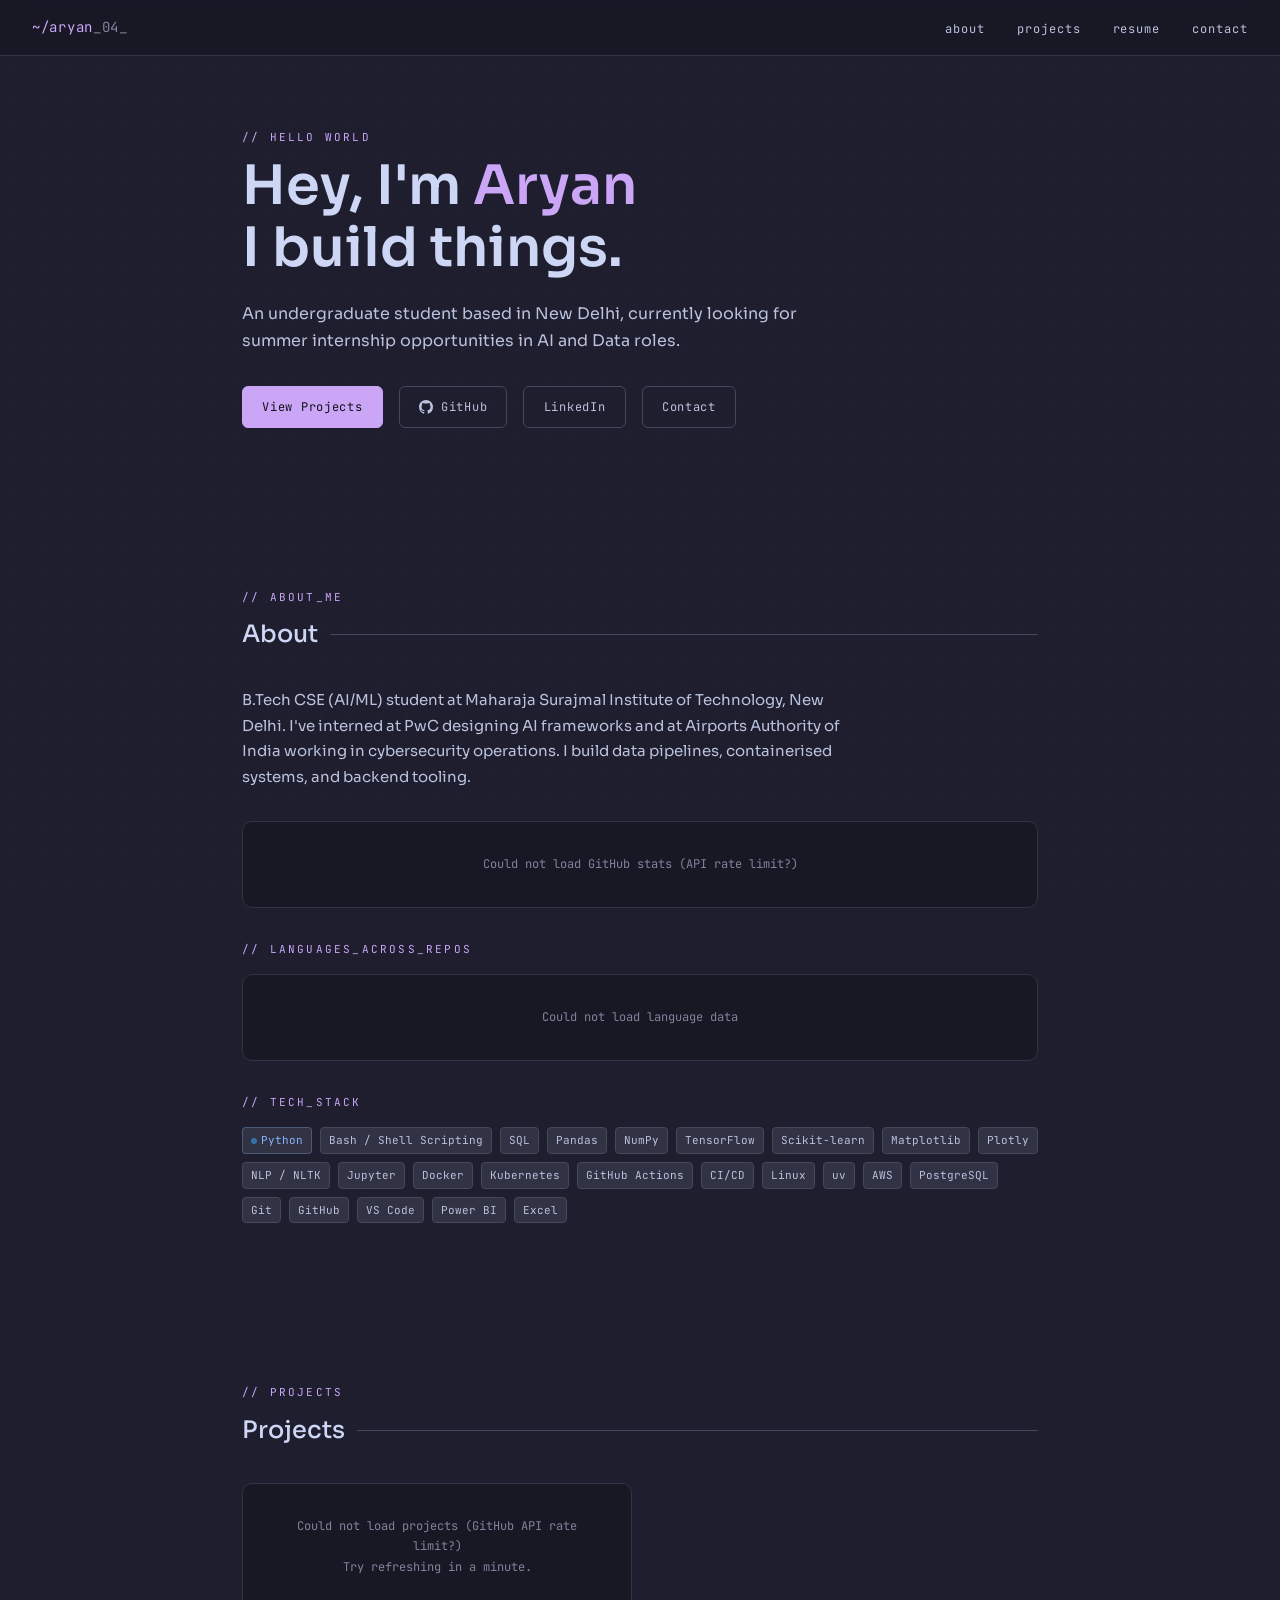
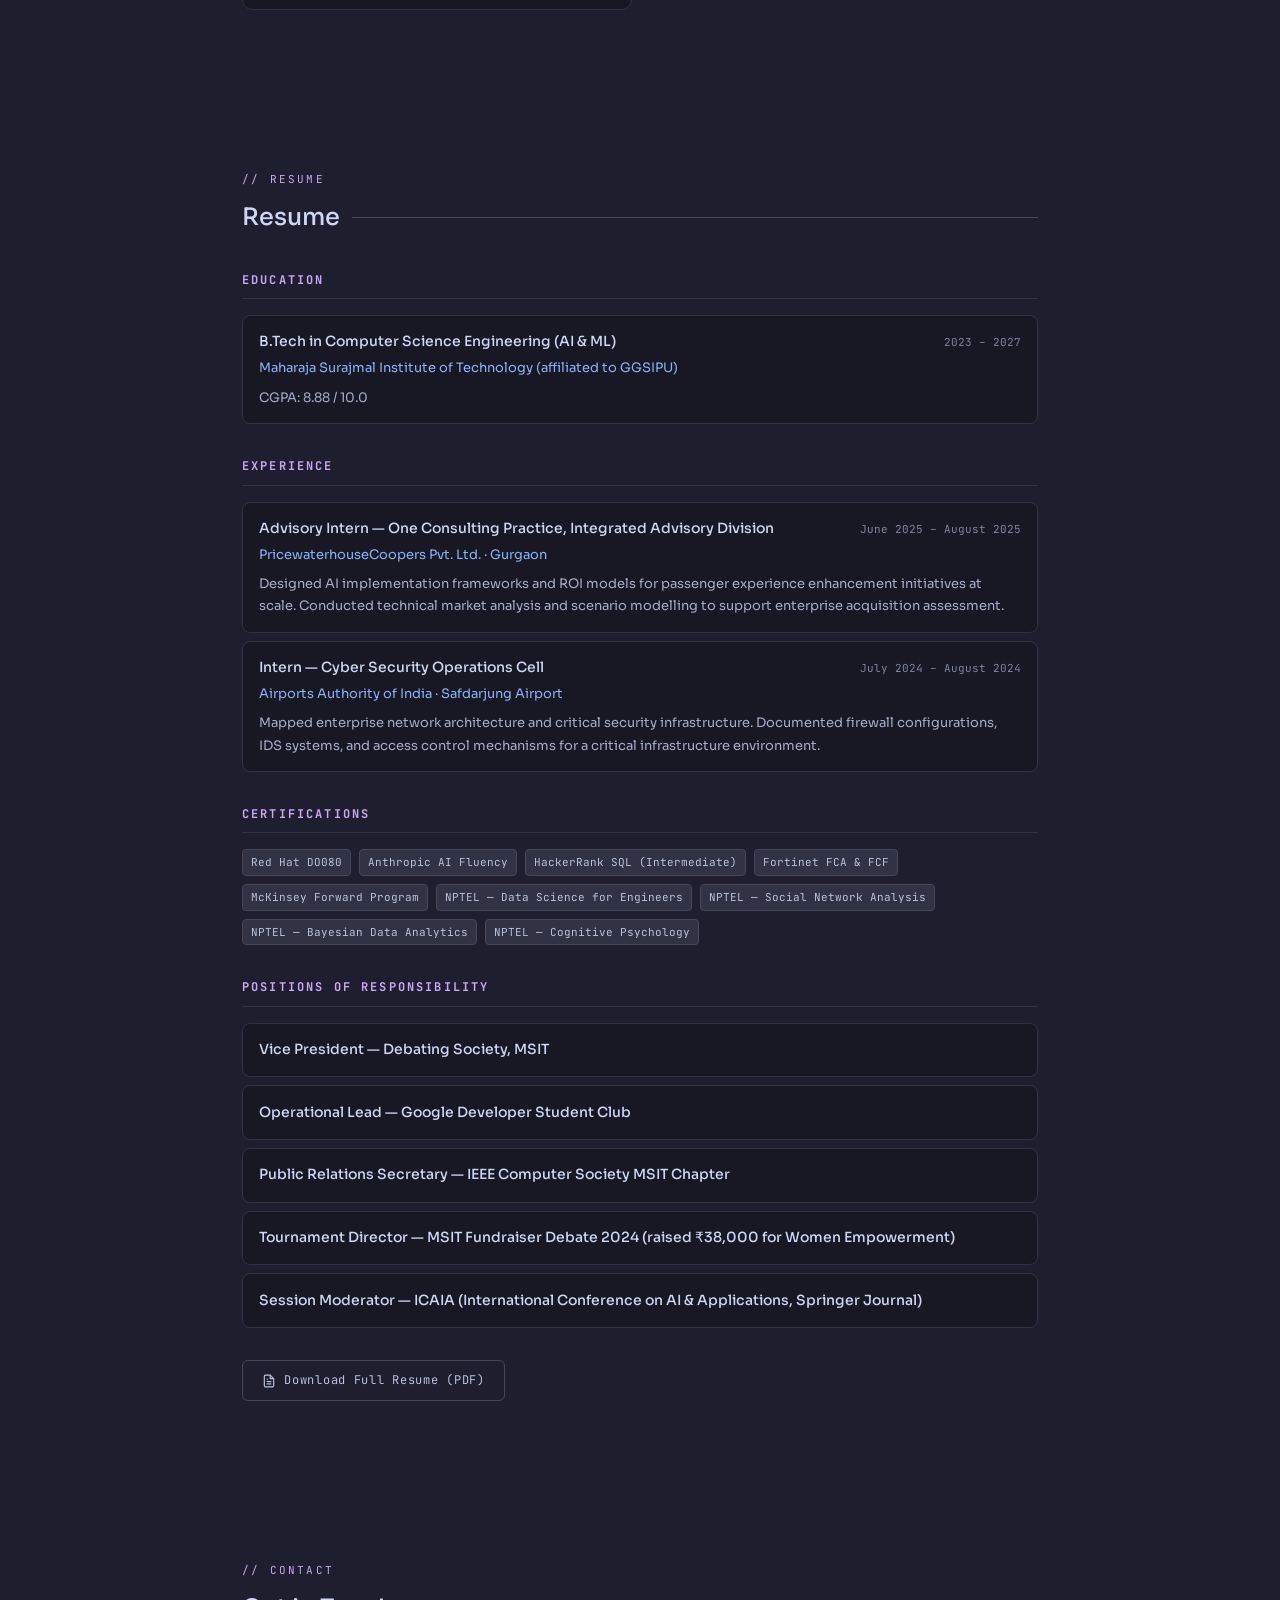
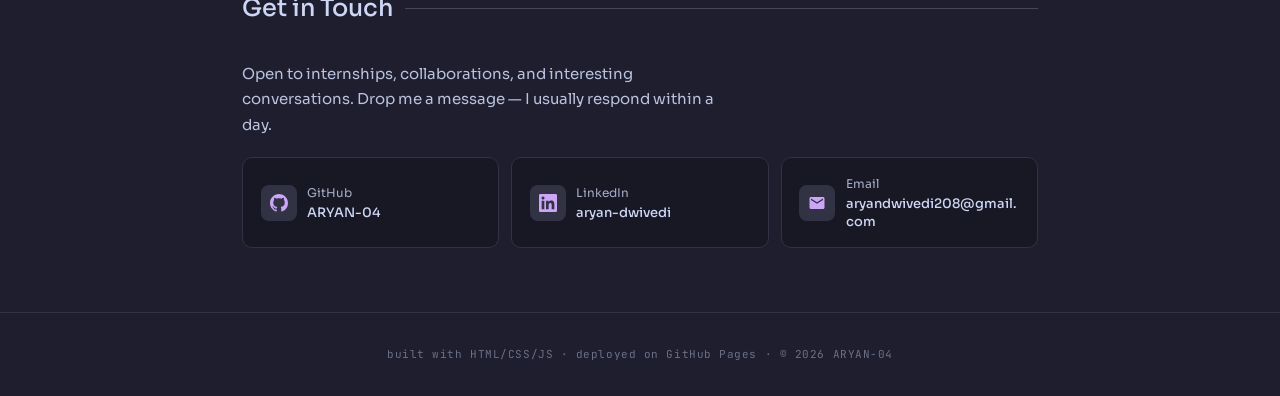
==== index.html @ c9e217ca "Initial Commit: Uploading site to live" ====
<!DOCTYPE html>
<html lang="en">
<head>
<meta charset="UTF-8">
<meta name="viewport" content="width=device-width, initial-scale=1.0">
<title>ARYAN-04 — Portfolio</title>
<link rel="preconnect" href="https://fonts.googleapis.com">
<link rel="preconnect" href="https://fonts.gstatic.com" crossorigin>
<link href="https://fonts.googleapis.com/css2?family=JetBrains+Mono:ital,wght@0,300;0,400;0,500;0,600;1,400&family=Sora:wght@300;400;500;600&display=swap" rel="stylesheet">
<style>
  /* ── Catppuccin Mocha ── */
  :root {
    --base:    #1e1e2e;
    --mantle:  #181825;
    --crust:   #11111b;
    --surface0:#313244;
    --surface1:#45475a;
    --surface2:#585b70;
    --overlay0:#6c7086;
    --overlay1:#7f849c;
    --overlay2:#9399b2;
    --subtext0:#a6adc8;
    --subtext1:#bac2de;
    --text:    #cdd6f4;
    --lavender:#b4befe;
    --blue:    #89b4fa;
    --sapphire:#74c7ec;
    --sky:     #89dceb;
    --teal:    #94e2d5;
    --green:   #a6e3a1;
    --yellow:  #f9e2af;
    --peach:   #fab387;
    --maroon:  #eba0ac;
    --red:     #f38ba8;
    --mauve:   #cba6f7;
    --pink:    #f5c2e7;
    --flamingo:#f2cdcd;
    --rosewater:#f5e0dc;
  }

  *, *::before, *::after { box-sizing: border-box; margin: 0; padding: 0; }

  html { scroll-behavior: smooth; }

  body {
    background: var(--base);
    color: var(--text);
    font-family: 'Sora', sans-serif;
    font-size: 15px;
    line-height: 1.7;
    min-height: 100vh;
  }

  /* subtle dot-grid background */
  body::before {
    content: '';
    position: fixed;
    inset: 0;
    background-image: radial-gradient(circle, var(--surface0) 1px, transparent 1px);
    background-size: 28px 28px;
    opacity: 0.35;
    pointer-events: none;
    z-index: 0;
  }

  /* ── NAV ── */
  nav {
    position: fixed;
    top: 0; left: 0; right: 0;
    z-index: 100;
    background: color-mix(in srgb, var(--mantle) 90%, transparent);
    backdrop-filter: blur(12px);
    border-bottom: 1px solid var(--surface0);
    padding: 0 2rem;
    height: 56px;
    display: flex;
    align-items: center;
    justify-content: space-between;
  }

  .nav-logo {
    font-family: 'JetBrains Mono', monospace;
    font-size: 14px;
    color: var(--mauve);
    text-decoration: none;
    letter-spacing: 0.05em;
  }

  .nav-logo span { color: var(--overlay1); }

  nav ul {
    list-style: none;
    display: flex;
    gap: 2rem;
  }

  nav ul a {
    font-family: 'JetBrains Mono', monospace;
    font-size: 12px;
    color: var(--subtext1);
    text-decoration: none;
    letter-spacing: 0.08em;
    transition: color 0.2s;
  }

  nav ul a:hover { color: var(--mauve); }

  /* ── LAYOUT ── */
  main {
    position: relative;
    z-index: 1;
    max-width: 860px;
    margin: 0 auto;
    padding: 0 2rem;
  }

  section {
    padding: 6rem 0 4rem;
  }

  section:first-child { padding-top: 8rem; }

  .section-label {
    font-family: 'JetBrains Mono', monospace;
    font-size: 11px;
    letter-spacing: 0.2em;
    color: var(--mauve);
    text-transform: uppercase;
    margin-bottom: 0.5rem;
  }

  h1 {
    font-size: clamp(2.2rem, 5vw, 3.4rem);
    font-weight: 600;
    line-height: 1.15;
    color: var(--text);
    margin-bottom: 1.25rem;
  }

  h1 .accent { color: var(--mauve); }

  h2 {
    font-size: 1.5rem;
    font-weight: 500;
    color: var(--text);
    margin-bottom: 2rem;
    display: flex;
    align-items: center;
    gap: 0.75rem;
  }

  h2::after {
    content: '';
    flex: 1;
    height: 1px;
    background: var(--surface1);
  }

  p { color: var(--subtext1); margin-bottom: 1rem; }
  p:last-child { margin-bottom: 0; }

  a { color: var(--blue); text-decoration: none; }
  a:hover { color: var(--lavender); }

  /* ── HERO ── */
  .hero-links {
    display: flex;
    gap: 1rem;
    flex-wrap: wrap;
    margin-top: 2rem;
  }

  .btn {
    font-family: 'JetBrains Mono', monospace;
    font-size: 12px;
    letter-spacing: 0.06em;
    padding: 0.6rem 1.2rem;
    border-radius: 6px;
    border: 1px solid;
    cursor: pointer;
    transition: all 0.2s;
    text-decoration: none;
    display: inline-flex;
    align-items: center;
    gap: 0.5rem;
  }

  .btn-primary {
    background: var(--mauve);
    color: var(--crust);
    border-color: var(--mauve);
  }

  .btn-primary:hover {
    background: var(--lavender);
    border-color: var(--lavender);
    color: var(--crust);
  }

  .btn-outline {
    background: transparent;
    color: var(--subtext1);
    border-color: var(--surface1);
  }

  .btn-outline:hover {
    border-color: var(--mauve);
    color: var(--mauve);
  }

  /* ── TECH PILL ── */
  .pill {
    display: inline-flex;
    align-items: center;
    gap: 4px;
    font-family: 'JetBrains Mono', monospace;
    font-size: 11px;
    padding: 3px 8px;
    border-radius: 4px;
    font-weight: 400;
    white-space: nowrap;
  }

  .pill-dot {
    width: 6px; height: 6px;
    border-radius: 50%;
    flex-shrink: 0;
  }

  /* language color map */
  .lang-python       { background:#3572A5; }
  .lang-javascript   { background:#f1e05a; }
  .lang-typescript   { background:#3178c6; }
  .lang-go           { background:#00ADD8; }
  .lang-rust         { background:#dea584; }
  .lang-java         { background:#b07219; }
  .lang-c            { background:#555555; }
  .lang-cpp          { background:#f34b7d; }
  .lang-html         { background:#e34c26; }
  .lang-css          { background:#563d7c; }
  .lang-shell        { background:#89e051; }
  .lang-jupyter      { background:#DA5B0B; }
  .lang-default      { background:#8b949e; }

  /* topic badge colours */
  .pill-topic { background: var(--surface0); color: var(--subtext1); border: 1px solid var(--surface1); }
  .pill-lang  { background: var(--surface0); color: var(--blue); border: 1px solid color-mix(in srgb, var(--blue) 30%, transparent); }

  /* ── ABOUT ── */
  .about-grid {
    display: grid;
    grid-template-columns: 1fr 1fr;
    gap: 2rem;
  }

  @media (max-width: 600px) { .about-grid { grid-template-columns: 1fr; } }

  .stat-card {
    background: var(--mantle);
    border: 1px solid var(--surface0);
    border-radius: 10px;
    padding: 1.25rem 1.5rem;
  }

  .stat-label {
    font-family: 'JetBrains Mono', monospace;
    font-size: 11px;
    letter-spacing: 0.15em;
    color: var(--overlay1);
    text-transform: uppercase;
    margin-bottom: 0.4rem;
  }

  .stat-value {
    font-size: 1.5rem;
    font-weight: 600;
    color: var(--mauve);
  }

  /* ── SKILLS ── */
  .skills-grid {
    display: flex;
    flex-wrap: wrap;
    gap: 0.5rem;
    margin-top: 1rem;
  }

  /* ── PROJECTS ── */
  .projects-grid {
    display: grid;
    grid-template-columns: repeat(auto-fill, minmax(380px, 1fr));
    gap: 1rem;
  }

  @media (max-width: 640px) { .projects-grid { grid-template-columns: 1fr; } }

  .project-card {
    background: var(--mantle);
    border: 1px solid var(--surface0);
    border-radius: 12px;
    padding: 1.5rem;
    transition: border-color 0.2s, transform 0.2s;
    display: flex;
    flex-direction: column;
    gap: 0.75rem;
    text-decoration: none;
  }

  .project-card:hover {
    border-color: var(--mauve);
    transform: translateY(-2px);
    color: inherit;
  }

  .project-header {
    display: flex;
    align-items: flex-start;
    justify-content: space-between;
    gap: 0.5rem;
  }

  .project-name {
    font-size: 1rem;
    font-weight: 500;
    color: var(--text);
  }

  .project-icon {
    font-size: 14px;
    color: var(--overlay1);
    flex-shrink: 0;
  }

  .project-desc {
    font-size: 13px;
    color: var(--subtext0);
    line-height: 1.6;
    flex: 1;
  }

  .project-meta {
    display: flex;
    align-items: center;
    gap: 1rem;
    font-family: 'JetBrains Mono', monospace;
    font-size: 11px;
    color: var(--overlay1);
  }

  .project-meta span {
    display: flex;
    align-items: center;
    gap: 4px;
  }

  .project-pills {
    display: flex;
    flex-wrap: wrap;
    gap: 4px;
  }

  .loading-card {
    background: var(--mantle);
    border: 1px solid var(--surface0);
    border-radius: 12px;
    padding: 1.5rem;
    display: flex;
    align-items: center;
    justify-content: center;
    height: 160px;
    color: var(--overlay0);
    font-family: 'JetBrains Mono', monospace;
    font-size: 12px;
  }

  /* ── RESUME ── */
  .resume-section {
    margin-bottom: 2rem;
  }

  .resume-section h3 {
    font-family: 'JetBrains Mono', monospace;
    font-size: 12px;
    letter-spacing: 0.18em;
    text-transform: uppercase;
    color: var(--mauve);
    margin-bottom: 1rem;
    padding-bottom: 0.5rem;
    border-bottom: 1px solid var(--surface0);
  }

  .resume-item {
    display: flex;
    flex-direction: column;
    gap: 0.2rem;
    padding: 0.9rem 1rem;
    border-radius: 8px;
    margin-bottom: 0.5rem;
    background: var(--mantle);
    border: 1px solid var(--surface0);
    transition: border-color 0.2s;
  }

  .resume-item:hover { border-color: var(--surface1); }

  .resume-item-header {
    display: flex;
    justify-content: space-between;
    align-items: baseline;
    flex-wrap: wrap;
    gap: 0.5rem;
  }

  .resume-role {
    font-weight: 500;
    color: var(--text);
    font-size: 14px;
  }

  .resume-date {
    font-family: 'JetBrains Mono', monospace;
    font-size: 11px;
    color: var(--overlay1);
  }

  .resume-org {
    font-size: 13px;
    color: var(--blue);
  }

  .resume-detail {
    font-size: 13px;
    color: var(--subtext0);
    margin-top: 0.25rem;
  }

  /* ── CONTACT ── */
  .contact-grid {
    display: grid;
    grid-template-columns: repeat(3, 1fr);
    gap: 0.75rem;
  }

  @media (max-width: 640px) { .contact-grid { grid-template-columns: 1fr; } }

  .contact-card {
    background: var(--mantle);
    border: 1px solid var(--surface0);
    border-radius: 10px;
    padding: 1rem 1.1rem;
    display: flex;
    align-items: center;
    gap: 0.65rem;
    text-decoration: none;
    transition: all 0.2s;
    min-width: 0;
    overflow: hidden;
  }

  .contact-card:hover {
    border-color: var(--mauve);
    color: inherit;
  }

  .contact-icon {
    width: 36px;
    height: 36px;
    border-radius: 8px;
    background: var(--surface0);
    display: flex;
    align-items: center;
    justify-content: center;
    flex-shrink: 0;
    color: var(--mauve);
  }

  .contact-icon svg { width: 18px; height: 18px; fill: currentColor; }
  .contact-text { min-width: 0; }

  .contact-label { font-size: 12px; color: var(--subtext0); white-space: nowrap; }
  .contact-value { font-size: 13px; font-weight: 500; color: var(--text); word-break: break-all; line-height: 1.4; }

  /* ── FOOTER ── */
  footer {
    position: relative;
    z-index: 1;
    text-align: center;
    padding: 2rem;
    border-top: 1px solid var(--surface0);
    font-family: 'JetBrains Mono', monospace;
    font-size: 11px;
    color: var(--overlay0);
    letter-spacing: 0.05em;
  }

  /* ── LANGUAGE BAR ── */
  .lang-bar-wrap { margin-top: 1rem; }

  .lang-bar {
    display: flex;
    border-radius: 6px;
    overflow: hidden;
    height: 8px;
    margin-bottom: 0.75rem;
  }

  .lang-bar-seg { height: 100%; transition: flex 0.3s; }

  .lang-legend {
    display: flex;
    flex-wrap: wrap;
    gap: 0.75rem;
  }

  .lang-legend-item {
    display: flex;
    align-items: center;
    gap: 5px;
    font-family: 'JetBrains Mono', monospace;
    font-size: 11px;
    color: var(--subtext0);
  }

  .lang-legend-dot {
    width: 8px; height: 8px;
    border-radius: 50%;
    flex-shrink: 0;
  }

  /* ── ERROR / EMPTY ── */
  .api-error {
    background: var(--mantle);
    border: 1px solid var(--surface0);
    border-radius: 10px;
    padding: 2rem;
    text-align: center;
    font-family: 'JetBrains Mono', monospace;
    font-size: 12px;
    color: var(--overlay1);
  }

  /* cursor blink */
  @keyframes blink { 0%,100%{opacity:1} 50%{opacity:0} }
  .cursor { animation: blink 1s step-end infinite; color: var(--mauve); }

  /* fade-in on section */
  @keyframes fadeUp {
    from { opacity: 0; transform: translateY(16px); }
    to   { opacity: 1; transform: translateY(0); }
  }
  .fade-in { animation: fadeUp 0.5s ease both; }
</style>
</head>
<body>

<nav>
  <a class="nav-logo" href="#hero">~/aryan<span>_04</span><span class="cursor">_</span></a>
  <ul>
    <li><a href="#about">about</a></li>
    <li><a href="#projects">projects</a></li>
    <li><a href="#resume">resume</a></li>
    <li><a href="#contact">contact</a></li>
  </ul>
</nav>

<main>

  <!-- ── HERO ── -->
  <section id="hero">
    <p class="section-label">// hello world</p>
    <h1>Hey, I'm <span class="accent">Aryan</span><br>I build things.</h1>
    <p style="max-width:560px; font-size:16px;">
      An undergraduate student based in New Delhi, currently looking for summer internship opportunities in AI and Data roles.
    </p>
    <div class="hero-links">
      <a class="btn btn-primary" href="#projects">View Projects</a>
      <a class="btn btn-outline" href="https://github.com/ARYAN-04" target="_blank">
        <svg width="14" height="14" viewBox="0 0 24 24" fill="currentColor"><path d="M12 0C5.37 0 0 5.37 0 12c0 5.31 3.435 9.795 8.205 11.385.6.105.825-.255.825-.57 0-.285-.015-1.23-.015-2.235-3.015.555-3.795-.735-4.035-1.41-.135-.345-.72-1.41-1.23-1.695-.42-.225-1.02-.78-.015-.795.945-.015 1.62.87 1.845 1.23 1.08 1.815 2.805 1.305 3.495.99.105-.78.42-1.305.765-1.605-2.67-.3-5.46-1.335-5.46-5.925 0-1.305.465-2.385 1.23-3.225-.12-.3-.54-1.53.12-3.18 0 0 1.005-.315 3.3 1.23.96-.27 1.98-.405 3-.405s2.04.135 3 .405c2.295-1.56 3.3-1.23 3.3-1.23.66 1.65.24 2.88.12 3.18.765.84 1.23 1.905 1.23 3.225 0 4.605-2.805 5.625-5.475 5.925.435.375.81 1.095.81 2.22 0 1.605-.015 2.895-.015 3.3 0 .315.225.69.825.57A12.02 12.02 0 0 0 24 12c0-6.63-5.37-12-12-12z"/></svg>
        GitHub
      </a>
      <a class="btn btn-outline" href="https://linkedin.com/in/aryan-dwivedi-5905a51ba/" target="_blank">LinkedIn</a>
      <a class="btn btn-outline" href="#contact">Contact</a>
    </div>
  </section>

  <!-- ── ABOUT ── -->
  <section id="about">
    <p class="section-label">// about_me</p>
    <h2>About</h2>
    <p style="max-width:620px; margin-bottom:2rem;">
      B.Tech CSE (AI/ML) student at Maharaja Surajmal Institute of Technology, New Delhi. I've interned at PwC designing AI frameworks and at Airports Authority of India working in cybersecurity operations. I build data pipelines, containerised systems, and backend tooling.
    </p>

    <div id="gh-stats" style="margin-bottom:2rem;">
      <div class="stat-card" style="max-width:300px;">
        <div class="stat-label">Loading GitHub stats…</div>
      </div>
    </div>

    <p class="section-label" style="margin-bottom:0.75rem;">// languages_across_repos</p>
    <div id="lang-bar-container" class="lang-bar-wrap">
      <div class="loading-card" style="height:60px;">fetching language data…</div>
    </div>

    <p class="section-label" style="margin-top:2rem; margin-bottom:0.75rem;">// tech_stack</p>
    <div class="skills-grid" id="skills-static">
      <!-- Languages & Scripting -->
      <span class="pill pill-lang"><span class="pill-dot" style="background:#3572A5"></span>Python</span>
      <span class="pill pill-topic">Bash / Shell Scripting</span>
      <span class="pill pill-topic">SQL</span>
      <!-- Data & ML -->
      <span class="pill pill-topic">Pandas</span>
      <span class="pill pill-topic">NumPy</span>
      <span class="pill pill-topic">TensorFlow</span>
      <span class="pill pill-topic">Scikit-learn</span>
      <span class="pill pill-topic">Matplotlib</span>
      <span class="pill pill-topic">Plotly</span>
      <span class="pill pill-topic">NLP / NLTK</span>
      <span class="pill pill-topic">Jupyter</span>
      <!-- DevOps & Infrastructure -->
      <span class="pill pill-topic">Docker</span>
      <span class="pill pill-topic">Kubernetes</span>
      <span class="pill pill-topic">GitHub Actions</span>
      <span class="pill pill-topic">CI/CD</span>
      <span class="pill pill-topic">Linux</span>
      <span class="pill pill-topic">uv</span>
      <!-- Cloud & Databases -->
      <span class="pill pill-topic">AWS</span>
      <span class="pill pill-topic">PostgreSQL</span>
      <!-- Tools -->
      <span class="pill pill-topic">Git</span>
      <span class="pill pill-topic">GitHub</span>
      <span class="pill pill-topic">VS Code</span>
      <span class="pill pill-topic">Power BI</span>
      <span class="pill pill-topic">Excel</span>
    </div>
  </section>

  <!-- ── PROJECTS ── -->
  <section id="projects">
    <p class="section-label">// projects</p>
    <h2>Projects</h2>
    <div id="projects-grid" class="projects-grid">
      <div class="loading-card">fetching repos from github…</div>
    </div>
  </section>

  <!-- ── RESUME ── -->
  <section id="resume">
    <p class="section-label">// resume</p>
    <h2>Resume</h2>

    <div class="resume-section">
      <h3>Education</h3>
      <div class="resume-item">
        <div class="resume-item-header">
          <span class="resume-role">B.Tech in Computer Science Engineering (AI & ML)</span>
          <span class="resume-date">2023 – 2027</span>
        </div>
        <span class="resume-org">Maharaja Surajmal Institute of Technology (affiliated to GGSIPU)</span>
        <span class="resume-detail">CGPA: 8.88 / 10.0</span>
      </div>
    </div>

    <div class="resume-section">
      <h3>Experience</h3>
      <div class="resume-item">
        <div class="resume-item-header">
          <span class="resume-role">Advisory Intern — One Consulting Practice, Integrated Advisory Division</span>
          <span class="resume-date">June 2025 – August 2025</span>
        </div>
        <span class="resume-org">PricewaterhouseCoopers Pvt. Ltd. · Gurgaon</span>
        <span class="resume-detail">Designed AI implementation frameworks and ROI models for passenger experience enhancement initiatives at scale. Conducted technical market analysis and scenario modelling to support enterprise acquisition assessment.</span>
      </div>
      <div class="resume-item">
        <div class="resume-item-header">
          <span class="resume-role">Intern — Cyber Security Operations Cell</span>
          <span class="resume-date">July 2024 – August 2024</span>
        </div>
        <span class="resume-org">Airports Authority of India · Safdarjung Airport</span>
        <span class="resume-detail">Mapped enterprise network architecture and critical security infrastructure. Documented firewall configurations, IDS systems, and access control mechanisms for a critical infrastructure environment.</span>
      </div>
    </div>

    <div class="resume-section">
      <h3>Certifications</h3>
      <div class="skills-grid">
        <span class="pill pill-topic">Red Hat DO080</span>
        <span class="pill pill-topic">Anthropic AI Fluency</span>
        <span class="pill pill-topic">HackerRank SQL (Intermediate)</span>
        <span class="pill pill-topic">Fortinet FCA & FCF</span>
        <span class="pill pill-topic">McKinsey Forward Program</span>
        <span class="pill pill-topic">NPTEL — Data Science for Engineers</span>
        <span class="pill pill-topic">NPTEL — Social Network Analysis</span>
        <span class="pill pill-topic">NPTEL — Bayesian Data Analytics</span>
        <span class="pill pill-topic">NPTEL — Cognitive Psychology</span>
      </div>
    </div>

    <div class="resume-section">
      <h3>Positions of Responsibility</h3>
      <div class="resume-item">
        <span class="resume-role">Vice President — Debating Society, MSIT</span>
      </div>
      <div class="resume-item">
        <span class="resume-role">Operational Lead — Google Developer Student Club</span>
      </div>
      <div class="resume-item">
        <span class="resume-role">Public Relations Secretary — IEEE Computer Society MSIT Chapter</span>
      </div>
      <div class="resume-item">
        <span class="resume-role">Tournament Director — MSIT Fundraiser Debate 2024 (raised ₹38,000 for Women Empowerment)</span>
      </div>
      <div class="resume-item">
        <span class="resume-role">Session Moderator — ICAIA (International Conference on AI & Applications, Springer Journal)</span>
      </div>
    </div>

    <div style="margin-top:1rem;">
      <a class="btn btn-outline" href="/resume.pdf" target="_blank">
        <svg width="14" height="14" viewBox="0 0 24 24" fill="none" stroke="currentColor" stroke-width="2"><path d="M14 2H6a2 2 0 0 0-2 2v16a2 2 0 0 0 2 2h12a2 2 0 0 0 2-2V8z"/><polyline points="14 2 14 8 20 8"/><line x1="16" y1="13" x2="8" y2="13"/><line x1="16" y1="17" x2="8" y2="17"/><polyline points="10 9 9 9 8 9"/></svg>
        Download Full Resume (PDF)
      </a>
    </div>
  </section>

  <!-- ── CONTACT ── -->
  <section id="contact">
    <p class="section-label">// contact</p>
    <h2>Get in Touch</h2>
    <p style="max-width:480px; margin-bottom:1.25rem;">
      Open to internships, collaborations, and interesting conversations.
      Drop me a message — I usually respond within a day.
    </p>
    <div class="contact-grid">
      <a class="contact-card" href="https://github.com/ARYAN-04" target="_blank">
        <div class="contact-icon">
          <svg viewBox="0 0 24 24" fill="currentColor"><path d="M12 0C5.37 0 0 5.37 0 12c0 5.31 3.435 9.795 8.205 11.385.6.105.825-.255.825-.57 0-.285-.015-1.23-.015-2.235-3.015.555-3.795-.735-4.035-1.41-.135-.345-.72-1.41-1.23-1.695-.42-.225-1.02-.78-.015-.795.945-.015 1.62.87 1.845 1.23 1.08 1.815 2.805 1.305 3.495.99.105-.78.42-1.305.765-1.605-2.67-.3-5.46-1.335-5.46-5.925 0-1.305.465-2.385 1.23-3.225-.12-.3-.54-1.53.12-3.18 0 0 1.005-.315 3.3 1.23.96-.27 1.98-.405 3-.405s2.04.135 3 .405c2.295-1.56 3.3-1.23 3.3-1.23.66 1.65.24 2.88.12 3.18.765.84 1.23 1.905 1.23 3.225 0 4.605-2.805 5.625-5.475 5.925.435.375.81 1.095.81 2.22 0 1.605-.015 2.895-.015 3.3 0 .315.225.69.825.57A12.02 12.02 0 0 0 24 12c0-6.63-5.37-12-12-12z"/></svg>
        </div>
        <div class="contact-text">
          <div class="contact-label">GitHub</div>
          <div class="contact-value">ARYAN-04</div>
        </div>
      </a>
      <a class="contact-card" href="https://linkedin.com/in/aryan-dwivedi-5905a51ba/" target="_blank">
        <div class="contact-icon">
          <svg viewBox="0 0 24 24" fill="currentColor"><path d="M20.447 20.452h-3.554v-5.569c0-1.328-.027-3.037-1.852-3.037-1.853 0-2.136 1.445-2.136 2.939v5.667H9.351V9h3.414v1.561h.046c.477-.9 1.637-1.85 3.37-1.85 3.601 0 4.267 2.37 4.267 5.455v6.286zM5.337 7.433a2.062 2.062 0 0 1-2.063-2.065 2.064 2.064 0 1 1 2.063 2.065zm1.782 13.019H3.555V9h3.564v11.452zM22.225 0H1.771C.792 0 0 .774 0 1.729v20.542C0 23.227.792 24 1.771 24h20.451C23.2 24 24 23.227 24 22.271V1.729C24 .774 23.2 0 22.222 0h.003z"/></svg>
        </div>
        <div class="contact-text">
          <div class="contact-label">LinkedIn</div>
          <div class="contact-value">aryan-dwivedi</div>
        </div>
      </a>
      <a class="contact-card" href="mailto:aryandwivedi208@gmail.com">
        <div class="contact-icon">
          <svg viewBox="0 0 24 24" fill="currentColor"><path d="M20 4H4c-1.1 0-2 .9-2 2v12c0 1.1.9 2 2 2h16c1.1 0 2-.9 2-2V6c0-1.1-.9-2-2-2zm0 4l-8 5-8-5V6l8 5 8-5v2z"/></svg>
        </div>
        <div class="contact-text">
          <div class="contact-label">Email</div>
          <div class="contact-value">aryandwivedi208@gmail.com</div>
        </div>
      </a>
    </div>
  </section>

</main>

<footer>
  built with HTML/CSS/JS · deployed on GitHub Pages · &copy; <span id="year"></span> ARYAN-04
</footer>

<script>
const GH_USER = 'ARYAN-04';
const LANG_COLORS = {
  Python:'#3572A5', JavaScript:'#f1e05a', TypeScript:'#3178c6',
  Go:'#00ADD8', Rust:'#dea584', Java:'#b07219', C:'#555555',
  'C++':'#f34b7d', HTML:'#e34c26', CSS:'#563d7c', Shell:'#89e051',
  'Jupyter Notebook':'#DA5B0B', Vue:'#41b883', Ruby:'#701516',
  Swift:'#F05138', Kotlin:'#A97BFF', Dart:'#00B4AB'
};

document.getElementById('year').textContent = new Date().getFullYear();

async function ghFetch(path) {
  const r = await fetch(`https://api.github.com${path}`, {
    headers: { Accept: 'application/vnd.github+json' }
  });
  if (!r.ok) throw new Error(r.status);
  return r.json();
}

function langColor(lang) {
  return LANG_COLORS[lang] || '#8b949e';
}

function makePill(text, type='topic', lang=null) {
  const el = document.createElement('span');
  el.className = 'pill';
  if (type === 'lang') {
    const dot = document.createElement('span');
    dot.className = 'pill-dot';
    dot.style.background = lang ? langColor(lang) : '#8b949e';
    el.appendChild(dot);
    el.style.background = 'color-mix(in srgb, '+langColor(lang)+' 14%, transparent)';
    el.style.color = '#cdd6f4';
    el.style.border = '1px solid color-mix(in srgb, '+langColor(lang)+' 28%, transparent)';
  } else {
    el.className += ' pill-topic';
  }
  el.appendChild(document.createTextNode(text));
  return el;
}

async function loadGhStats() {
  try {
    const user = await ghFetch(`/users/${GH_USER}`);
    const container = document.getElementById('gh-stats');
    container.innerHTML = `
      <div style="display:flex;flex-wrap:wrap;gap:0.75rem;">
        <div class="stat-card">
          <div class="stat-label">Public Repos</div>
          <div class="stat-value">${user.public_repos}</div>
        </div>
        <div class="stat-card">
          <div class="stat-label">Followers</div>
          <div class="stat-value">${user.followers}</div>
        </div>
        <div class="stat-card">
          <div class="stat-label">Following</div>
          <div class="stat-value">${user.following}</div>
        </div>
      </div>
    `;
  } catch(e) {
    document.getElementById('gh-stats').innerHTML =
      '<div class="api-error">Could not load GitHub stats (API rate limit?)</div>';
  }
}

async function loadLanguages() {
  try {
    const repos = await ghFetch(`/users/${GH_USER}/repos?per_page=100&sort=pushed`);
    const langTotals = {};
    await Promise.all(repos.filter(r => !r.fork).map(async r => {
      try {
        const langs = await ghFetch(`/repos/${GH_USER}/${r.name}/languages`);
        for (const [l, b] of Object.entries(langs)) {
          langTotals[l] = (langTotals[l] || 0) + b;
        }
      } catch {}
    }));

    const total = Object.values(langTotals).reduce((a,b)=>a+b,0);
    const sorted = Object.entries(langTotals).sort((a,b)=>b[1]-a[1]).slice(0,8);
    const container = document.getElementById('lang-bar-container');

    const bar = document.createElement('div');
    bar.className = 'lang-bar';
    const legend = document.createElement('div');
    legend.className = 'lang-legend';

    sorted.forEach(([lang, bytes]) => {
      const pct = bytes / total * 100;
      const seg = document.createElement('div');
      seg.className = 'lang-bar-seg';
      seg.style.cssText = `flex:${pct};background:${langColor(lang)};`;
      seg.title = `${lang}: ${pct.toFixed(1)}%`;
      bar.appendChild(seg);

      const li = document.createElement('div');
      li.className = 'lang-legend-item';
      li.innerHTML = `<span class="lang-legend-dot" style="background:${langColor(lang)}"></span>${lang} <span style="color:var(--overlay1)">${pct.toFixed(1)}%</span>`;
      legend.appendChild(li);
    });

    container.innerHTML = '';
    container.appendChild(bar);
    container.appendChild(legend);
  } catch(e) {
    document.getElementById('lang-bar-container').innerHTML =
      '<div class="api-error">Could not load language data</div>';
  }
}

async function loadProjects() {
  const grid = document.getElementById('projects-grid');
  try {
    const repos = await ghFetch(`/users/${GH_USER}/repos?per_page=100&sort=pushed`);
    const own = repos.filter(r => !r.fork && r.description)
                     .sort((a,b) => b.stargazers_count - a.stargazers_count)
                     .slice(0, 8);

    if (!own.length) {
      grid.innerHTML = '<div class="api-error">No public repos found.</div>';
      return;
    }

    grid.innerHTML = '';
    for (const repo of own) {
      let langData = {};
      try { langData = await ghFetch(`/repos/${GH_USER}/${repo.name}/languages`); } catch {}

      const card = document.createElement('a');
      card.className = 'project-card fade-in';
      card.href = repo.html_url;
      card.target = '_blank';
      card.rel = 'noopener';

      // header
      const header = document.createElement('div');
      header.className = 'project-header';
      const nameEl = document.createElement('div');
      nameEl.className = 'project-name';
      nameEl.textContent = repo.name;
      const iconSvg = document.createElementNS('http://www.w3.org/2000/svg','svg');
      iconSvg.setAttribute('width','14'); iconSvg.setAttribute('height','14');
      iconSvg.setAttribute('viewBox','0 0 24 24'); iconSvg.setAttribute('fill','none');
      iconSvg.setAttribute('stroke','currentColor'); iconSvg.setAttribute('stroke-width','2');
      iconSvg.innerHTML = '<path d="M18 13v6a2 2 0 0 1-2 2H5a2 2 0 0 1-2-2V8a2 2 0 0 1 2-2h6"/><polyline points="15 3 21 3 21 9"/><line x1="10" y1="14" x2="21" y2="3"/>';
      iconSvg.style.color = 'var(--overlay1)';
      header.appendChild(nameEl);
      header.appendChild(iconSvg);
      card.appendChild(header);

      // description
      const desc = document.createElement('div');
      desc.className = 'project-desc';
      desc.textContent = repo.description || '';
      card.appendChild(desc);

      // pills: languages
      const pills = document.createElement('div');
      pills.className = 'project-pills';
      const topLangs = Object.keys(langData).slice(0, 3);
      topLangs.forEach(l => pills.appendChild(makePill(l, 'lang', l)));
      // topics
      if (repo.topics && repo.topics.length) {
        repo.topics.slice(0, 4).forEach(t => pills.appendChild(makePill(t, 'topic')));
      }
      card.appendChild(pills);

      // meta: stars, forks, updated
      const meta = document.createElement('div');
      meta.className = 'project-meta';
      const updated = new Date(repo.pushed_at).toLocaleDateString('en-GB',{month:'short',year:'numeric'});
      meta.innerHTML = `
        <span title="Stars">
          <svg width="12" height="12" viewBox="0 0 24 24" fill="currentColor"><path d="M12 2l3.09 6.26L22 9.27l-5 4.87 1.18 6.88L12 17.77l-6.18 3.25L7 14.14 2 9.27l6.91-1.01L12 2z"/></svg>
          ${repo.stargazers_count}
        </span>
        <span title="Forks">
          <svg width="12" height="12" viewBox="0 0 24 24" fill="none" stroke="currentColor" stroke-width="2"><circle cx="18" cy="18" r="3"/><circle cx="6" cy="6" r="3"/><circle cx="6" cy="18" r="3"/><path d="M6 9v3a3 3 0 0 0 3 3h3M18 9V6"/></svg>
          ${repo.forks_count}
        </span>
        <span title="Last push">${updated}</span>
      `;
      card.appendChild(meta);

      grid.appendChild(card);
    }
  } catch(e) {
    grid.innerHTML = '<div class="api-error">Could not load projects (GitHub API rate limit?)<br>Try refreshing in a minute.</div>';
  }
}

// kick off all fetches
loadGhStats();
loadLanguages();
loadProjects();
</script>
</body>
</html>
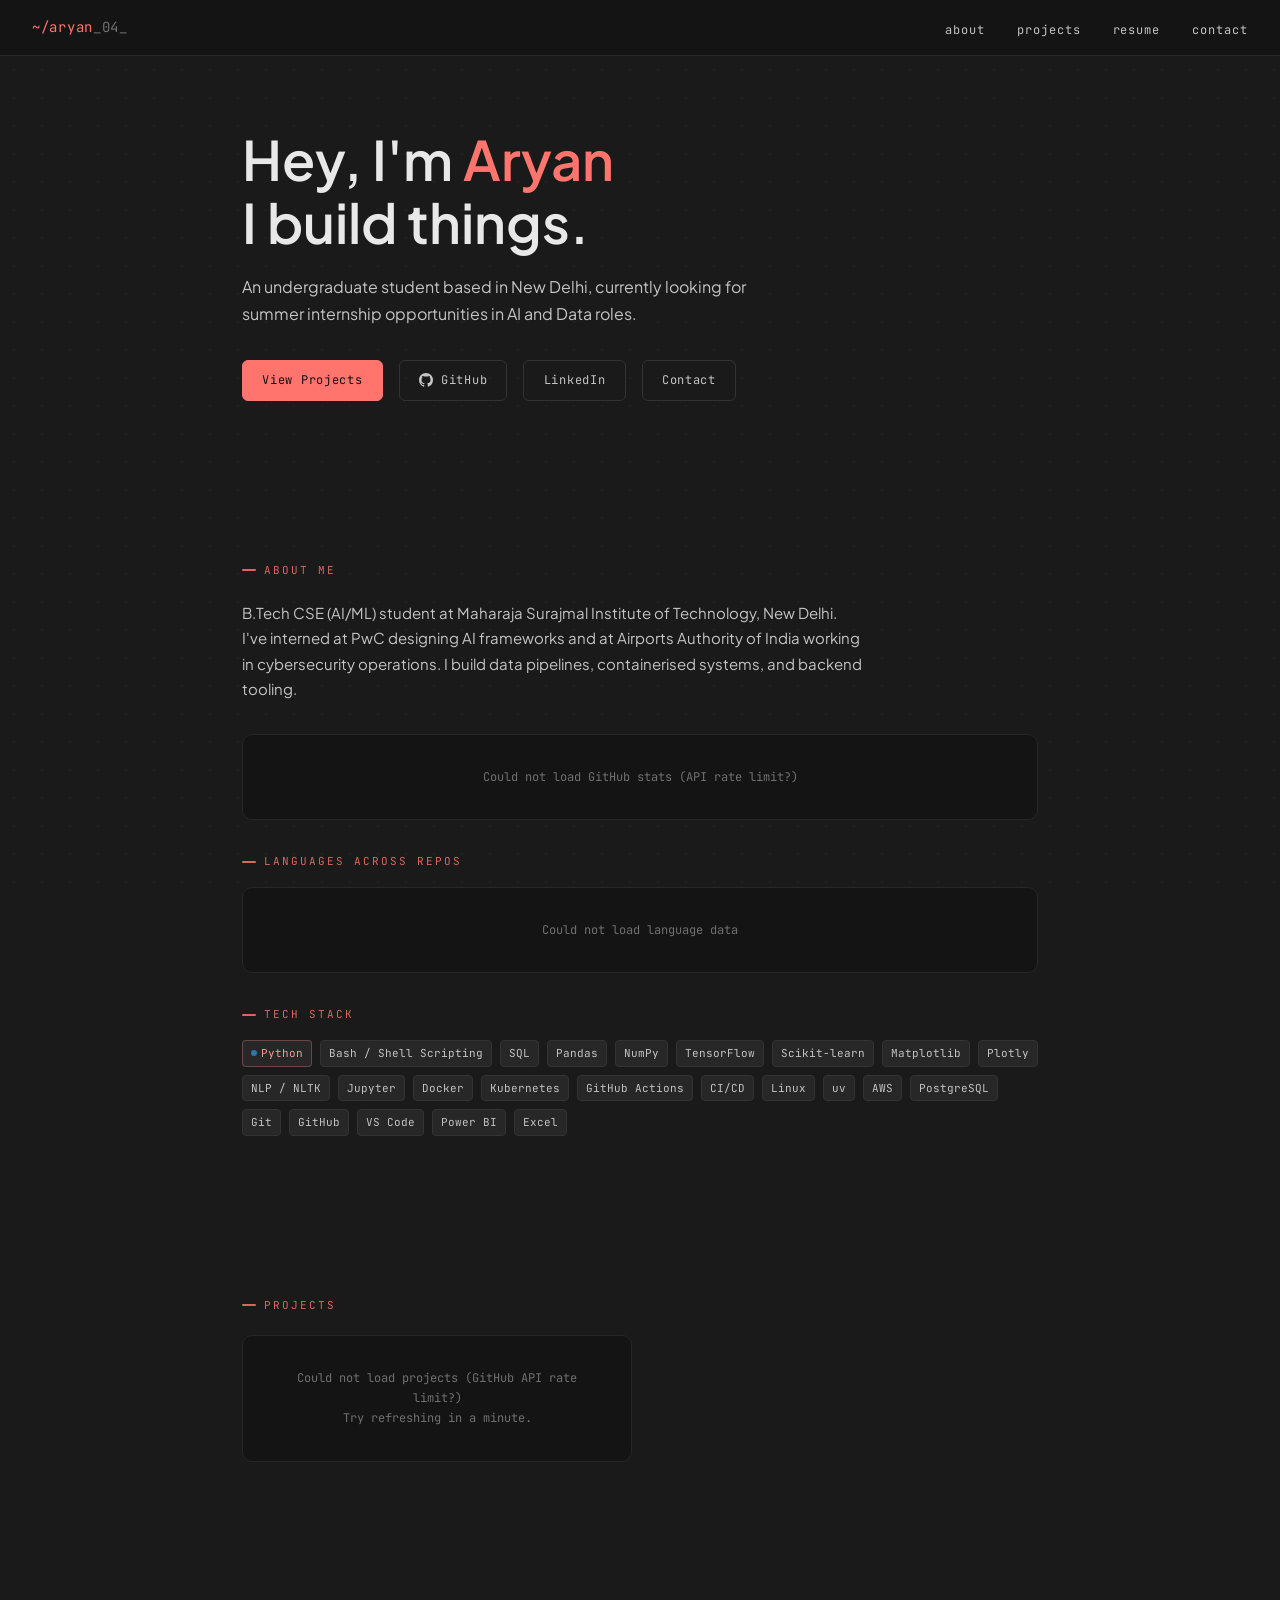
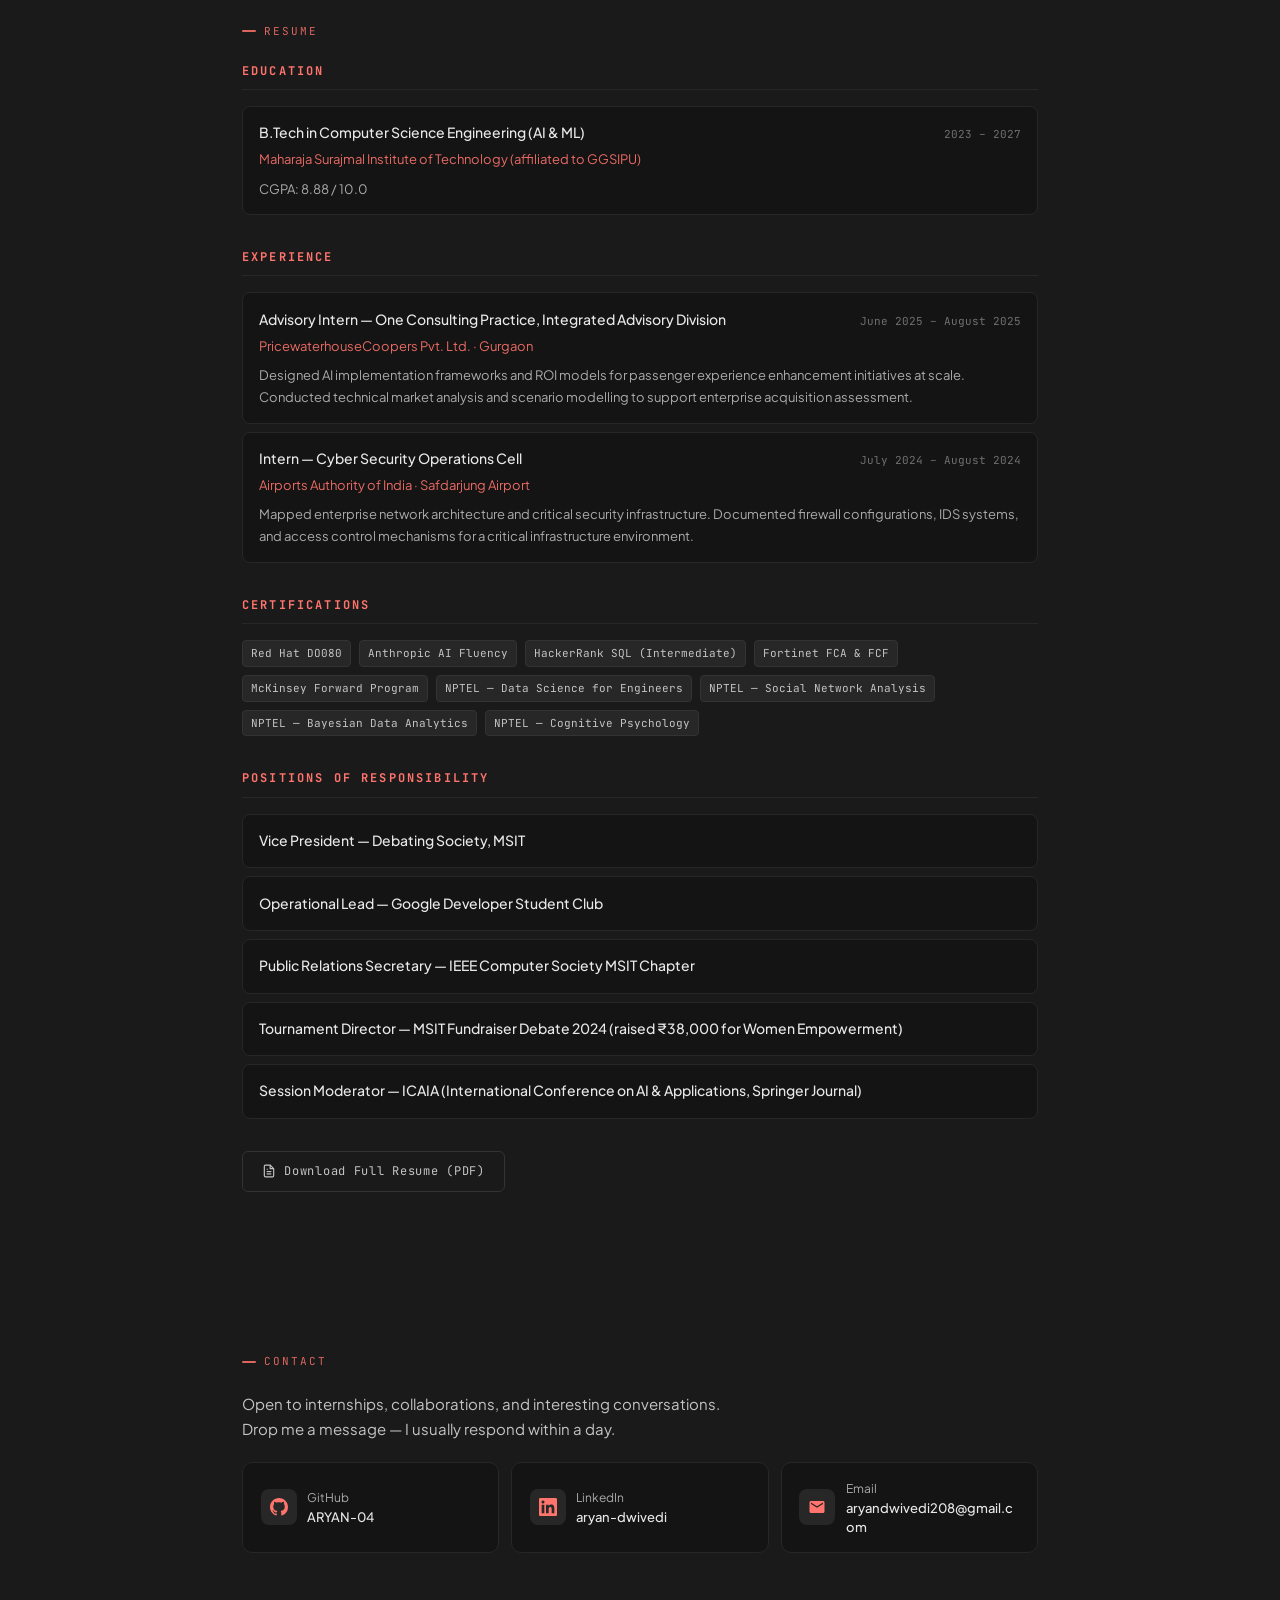
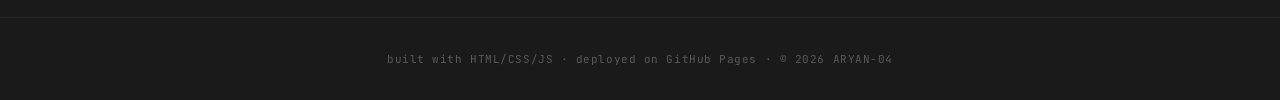
==== commit d07ccc6b: "Design changes" ====
--- a/index.html
+++ b/index.html
@@ -6,36 +6,36 @@
 <title>ARYAN-04 — Portfolio</title>
 <link rel="preconnect" href="https://fonts.googleapis.com">
 <link rel="preconnect" href="https://fonts.gstatic.com" crossorigin>
-<link href="https://fonts.googleapis.com/css2?family=JetBrains+Mono:ital,wght@0,300;0,400;0,500;0,600;1,400&family=Sora:wght@300;400;500;600&display=swap" rel="stylesheet">
+<link href="https://fonts.googleapis.com/css2?family=JetBrains+Mono:ital,wght@0,300;0,400;0,500;0,600;1,400&family=Plus+Jakarta+Sans:ital,wght@0,300;0,400;0,500;0,600;1,400&display=swap" rel="stylesheet">
 <style>
-  /* ── Catppuccin Mocha ── */
+  /* ── Pastel Red + Dark Grey ── */
   :root {
-    --base:    #1e1e2e;
-    --mantle:  #181825;
-    --crust:   #11111b;
-    --surface0:#313244;
-    --surface1:#45475a;
-    --surface2:#585b70;
-    --overlay0:#6c7086;
-    --overlay1:#7f849c;
-    --overlay2:#9399b2;
-    --subtext0:#a6adc8;
-    --subtext1:#bac2de;
-    --text:    #cdd6f4;
-    --lavender:#b4befe;
-    --blue:    #89b4fa;
-    --sapphire:#74c7ec;
-    --sky:     #89dceb;
-    --teal:    #94e2d5;
+    --base:    #1a1a1a;
+    --mantle:  #141414;
+    --crust:   #0f0f0f;
+    --surface0:#272727;
+    --surface1:#333333;
+    --surface2:#404040;
+    --overlay0:#5a5a5a;
+    --overlay1:#707070;
+    --overlay2:#909090;
+    --subtext0:#aaaaaa;
+    --subtext1:#c4c4c4;
+    --text:    #e8e8e8;
+    --accent:  #FF746C;
+    --accent-dim:#cc5d56;
+    --accent-soft:rgba(255,116,108,0.12);
+    --accent-border:rgba(255,116,108,0.28);
+    /* legacy aliases */
+    --mauve:   #FF746C;
+    --lavender:#ffa09a;
+    --blue:    #FF9590;
+    --sapphire:#ff9e97;
     --green:   #a6e3a1;
     --yellow:  #f9e2af;
     --peach:   #fab387;
-    --maroon:  #eba0ac;
-    --red:     #f38ba8;
-    --mauve:   #cba6f7;
-    --pink:    #f5c2e7;
-    --flamingo:#f2cdcd;
-    --rosewater:#f5e0dc;
+    --red:     #FF746C;
+    --pink:    #ffb3af;
   }
 
   *, *::before, *::after { box-sizing: border-box; margin: 0; padding: 0; }
@@ -45,7 +45,7 @@
   body {
     background: var(--base);
     color: var(--text);
-    font-family: 'Sora', sans-serif;
+    font-family: 'Plus Jakarta Sans', sans-serif;
     font-size: 15px;
     line-height: 1.7;
     min-height: 100vh;
@@ -56,9 +56,9 @@
     content: '';
     position: fixed;
     inset: 0;
-    background-image: radial-gradient(circle, var(--surface0) 1px, transparent 1px);
+    background-image: radial-gradient(circle, var(--surface1) 1px, transparent 1px);
     background-size: 28px 28px;
-    opacity: 0.35;
+    opacity: 0.25;
     pointer-events: none;
     z-index: 0;
   }
@@ -123,10 +123,24 @@
   .section-label {
     font-family: 'JetBrains Mono', monospace;
     font-size: 11px;
-    letter-spacing: 0.2em;
-    color: var(--mauve);
+    letter-spacing: 0.18em;
+    color: var(--accent);
     text-transform: uppercase;
-    margin-bottom: 0.5rem;
+    margin-bottom: 0.6rem;
+    display: flex;
+    align-items: center;
+    gap: 0.5rem;
+    opacity: 0.85;
+  }
+
+  .section-label::before {
+    content: '';
+    display: inline-block;
+    width: 14px;
+    height: 2px;
+    background: var(--accent);
+    border-radius: 2px;
+    flex-shrink: 0;
   }
 
   h1 {
@@ -139,27 +153,11 @@
 
   h1 .accent { color: var(--mauve); }
 
-  h2 {
-    font-size: 1.5rem;
-    font-weight: 500;
-    color: var(--text);
-    margin-bottom: 2rem;
-    display: flex;
-    align-items: center;
-    gap: 0.75rem;
-  }
-
-  h2::after {
-    content: '';
-    flex: 1;
-    height: 1px;
-    background: var(--surface1);
-  }
 
   p { color: var(--subtext1); margin-bottom: 1rem; }
   p:last-child { margin-bottom: 0; }
 
-  a { color: var(--blue); text-decoration: none; }
+  a { color: var(--accent); text-decoration: none; }
   a:hover { color: var(--lavender); }
 
   /* ── HERO ── */
@@ -239,7 +237,7 @@
   .lang-html         { background:#e34c26; }
   .lang-css          { background:#563d7c; }
   .lang-shell        { background:#89e051; }
-  .lang-jupyter      { background:#DA5B0B; }
+  .lang-jupyter      { background:#3572A5; }
   .lang-default      { background:#8b949e; }
 
   /* topic badge colours */
@@ -425,7 +423,8 @@
 
   .resume-org {
     font-size: 13px;
-    color: var(--blue);
+    color: var(--accent);
+    opacity: 0.9;
   }
 
   .resume-detail {
@@ -541,7 +540,7 @@
 
   /* cursor blink */
   @keyframes blink { 0%,100%{opacity:1} 50%{opacity:0} }
-  .cursor { animation: blink 1s step-end infinite; color: var(--mauve); }
+  .cursor { animation: blink 1s step-end infinite; color: var(--accent); }
 
   /* fade-in on section */
   @keyframes fadeUp {
@@ -567,7 +566,6 @@
 
   <!-- ── HERO ── -->
   <section id="hero">
-    <p class="section-label">// hello world</p>
     <h1>Hey, I'm <span class="accent">Aryan</span><br>I build things.</h1>
     <p style="max-width:560px; font-size:16px;">
       An undergraduate student based in New Delhi, currently looking for summer internship opportunities in AI and Data roles.
@@ -585,9 +583,8 @@
 
   <!-- ── ABOUT ── -->
   <section id="about">
-    <p class="section-label">// about_me</p>
-    <h2>About</h2>
-    <p style="max-width:620px; margin-bottom:2rem;">
+    <p class="section-label">about me</p>
+    <p style="max-width:620px; margin-bottom:2rem; margin-top:1.25rem;">
       B.Tech CSE (AI/ML) student at Maharaja Surajmal Institute of Technology, New Delhi. I've interned at PwC designing AI frameworks and at Airports Authority of India working in cybersecurity operations. I build data pipelines, containerised systems, and backend tooling.
     </p>
 
@@ -597,12 +594,12 @@
       </div>
     </div>
 
-    <p class="section-label" style="margin-bottom:0.75rem;">// languages_across_repos</p>
+    <p class="section-label" style="margin-bottom:0.75rem;">languages across repos</p>
     <div id="lang-bar-container" class="lang-bar-wrap">
       <div class="loading-card" style="height:60px;">fetching language data…</div>
     </div>
 
-    <p class="section-label" style="margin-top:2rem; margin-bottom:0.75rem;">// tech_stack</p>
+    <p class="section-label" style="margin-top:2rem; margin-bottom:0.75rem;">tech stack</p>
     <div class="skills-grid" id="skills-static">
       <!-- Languages & Scripting -->
       <span class="pill pill-lang"><span class="pill-dot" style="background:#3572A5"></span>Python</span>
@@ -638,19 +635,17 @@
 
   <!-- ── PROJECTS ── -->
   <section id="projects">
-    <p class="section-label">// projects</p>
-    <h2>Projects</h2>
-    <div id="projects-grid" class="projects-grid">
+    <p class="section-label">projects</p>
+    <div id="projects-grid" class="projects-grid" style="margin-top:1.25rem;">
       <div class="loading-card">fetching repos from github…</div>
     </div>
   </section>
 
   <!-- ── RESUME ── -->
   <section id="resume">
-    <p class="section-label">// resume</p>
-    <h2>Resume</h2>
-
-    <div class="resume-section">
+    <p class="section-label">resume</p>
+
+    <div class="resume-section" style="margin-top:1.25rem;">
       <h3>Education</h3>
       <div class="resume-item">
         <div class="resume-item-header">
@@ -726,9 +721,8 @@
 
   <!-- ── CONTACT ── -->
   <section id="contact">
-    <p class="section-label">// contact</p>
-    <h2>Get in Touch</h2>
-    <p style="max-width:480px; margin-bottom:1.25rem;">
+    <p class="section-label">contact</p>
+    <p style="max-width:480px; margin-bottom:1.25rem; margin-top:1.25rem;">
       Open to internships, collaborations, and interesting conversations.
       Drop me a message — I usually respond within a day.
     </p>
@@ -775,9 +769,15 @@
   Python:'#3572A5', JavaScript:'#f1e05a', TypeScript:'#3178c6',
   Go:'#00ADD8', Rust:'#dea584', Java:'#b07219', C:'#555555',
   'C++':'#f34b7d', HTML:'#e34c26', CSS:'#563d7c', Shell:'#89e051',
-  'Jupyter Notebook':'#DA5B0B', Vue:'#41b883', Ruby:'#701516',
+  'Jupyter Notebook':'#3572A5', Vue:'#41b883', Ruby:'#701516',
   Swift:'#F05138', Kotlin:'#A97BFF', Dart:'#00B4AB'
 };
+
+// Jupyter Notebook is not a real language — remap it to Python
+function remapLang(lang) {
+  if (lang === 'Jupyter Notebook') return 'Python';
+  return lang;
+}
 
 document.getElementById('year').textContent = new Date().getFullYear();
 
@@ -850,8 +850,13 @@
       } catch {}
     }));
 
-    const total = Object.values(langTotals).reduce((a,b)=>a+b,0);
-    const sorted = Object.entries(langTotals).sort((a,b)=>b[1]-a[1]).slice(0,8);
+    const merged = {};
+    for (const [lang, bytes] of Object.entries(langTotals)) {
+      const key = lang === 'Jupyter Notebook' ? 'Python' : lang;
+      merged[key] = (merged[key] || 0) + bytes;
+    }
+    const total = Object.values(merged).reduce((a,b)=>a+b,0);
+    const sorted = Object.entries(merged).sort((a,b)=>b[1]-a[1]).slice(0,8);
     const container = document.getElementById('lang-bar-container');
 
     const bar = document.createElement('div');
@@ -931,8 +936,17 @@
       // pills: languages
       const pills = document.createElement('div');
       pills.className = 'project-pills';
-      const topLangs = Object.keys(langData).slice(0, 3);
-      topLangs.forEach(l => pills.appendChild(makePill(l, 'lang', l)));
+      // Deduplicate after remapping (Jupyter Notebook → Python)
+      const seenLangs = new Set();
+      const topLangs = Object.keys(langData).slice(0, 5);
+      for (const l of topLangs) {
+        const mapped = remapLang(l);
+        if (!seenLangs.has(mapped)) {
+          seenLangs.add(mapped);
+          pills.appendChild(makePill(mapped, 'lang', mapped));
+          if (seenLangs.size >= 3) break;
+        }
+      }
       // topics
       if (repo.topics && repo.topics.length) {
         repo.topics.slice(0, 4).forEach(t => pills.appendChild(makePill(t, 'topic')));
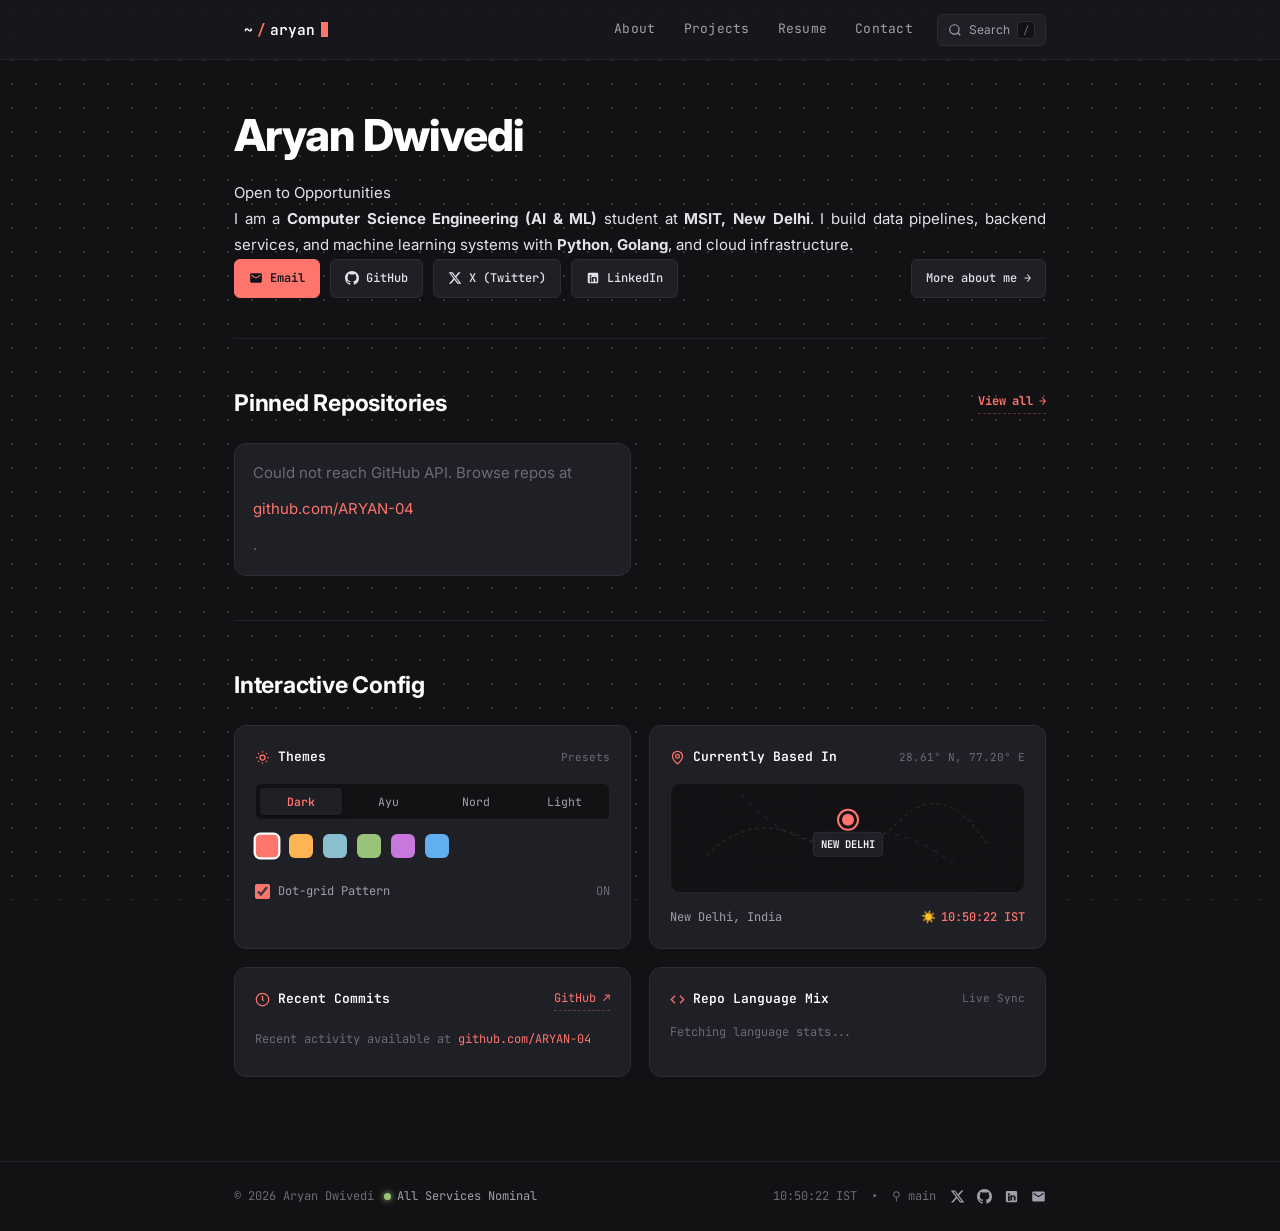
==== commit 35a54c13: "feat: redesign portfolio into multi-page site Transform portfolio from a single-page document into a" ====
--- a/index.html
+++ b/index.html
@@ -1,986 +1,260 @@
 <!DOCTYPE html>
 <html lang="en">
 <head>
-<meta charset="UTF-8">
-<meta name="viewport" content="width=device-width, initial-scale=1.0">
-<title>ARYAN-04 — Portfolio</title>
-<link rel="preconnect" href="https://fonts.googleapis.com">
-<link rel="preconnect" href="https://fonts.gstatic.com" crossorigin>
-<link href="https://fonts.googleapis.com/css2?family=JetBrains+Mono:ital,wght@0,300;0,400;0,500;0,600;1,400&family=Plus+Jakarta+Sans:ital,wght@0,300;0,400;0,500;0,600;1,400&display=swap" rel="stylesheet">
-<style>
-  /* ── Pastel Red + Dark Grey ── */
-  :root {
-    --base:    #1a1a1a;
-    --mantle:  #141414;
-    --crust:   #0f0f0f;
-    --surface0:#272727;
-    --surface1:#333333;
-    --surface2:#404040;
-    --overlay0:#5a5a5a;
-    --overlay1:#707070;
-    --overlay2:#909090;
-    --subtext0:#aaaaaa;
-    --subtext1:#c4c4c4;
-    --text:    #e8e8e8;
-    --accent:  #FF746C;
-    --accent-dim:#cc5d56;
-    --accent-soft:rgba(255,116,108,0.12);
-    --accent-border:rgba(255,116,108,0.28);
-    /* legacy aliases */
-    --mauve:   #FF746C;
-    --lavender:#ffa09a;
-    --blue:    #FF9590;
-    --sapphire:#ff9e97;
-    --green:   #a6e3a1;
-    --yellow:  #f9e2af;
-    --peach:   #fab387;
-    --red:     #FF746C;
-    --pink:    #ffb3af;
+  <meta charset="UTF-8">
+  <meta name="viewport" content="width=device-width, initial-scale=1.0">
+  <title>Aryan Dwivedi | Portfolio</title>
+  <meta name="description" content="Portfolio of Aryan Dwivedi. B.Tech CSE (AI/ML) student, New Delhi. Exploring data pipelines, machine learning, and developer tooling.">
+  <meta name="author" content="Aryan Dwivedi">
+  <meta name="keywords" content="Aryan Dwivedi, Machine Learning, Python, Golang, Data Engineering, Software Engineer, Portfolio, MSIT">
+  <meta name="theme-color" content="#121215">
+  <meta name="color-scheme" content="dark light">
+  <link rel="canonical" href="https://aryan-04.github.io/">
+  <link rel="icon" type="image/svg+xml" href="cat.svg">
+  <link rel="preconnect" href="https://api.github.com">
+
+  <!-- Open Graph / Facebook / LinkedIn / WhatsApp -->
+  <meta property="og:type" content="website">
+  <meta property="og:site_name" content="Aryan Dwivedi">
+  <meta property="og:title" content="Aryan Dwivedi | Developer Portfolio">
+  <meta property="og:description" content="B.Tech CSE (AI/ML) student specializing in data engineering, machine learning pipelines, and backend tooling.">
+  <meta property="og:url" content="https://aryan-04.github.io/">
+  <meta property="og:image" content="https://aryan-04.github.io/cat.svg">
+
+  <!-- Twitter / X Cards -->
+  <meta name="twitter:card" content="summary">
+  <meta name="twitter:site" content="@aryand208">
+  <meta name="twitter:creator" content="@aryand208">
+  <meta name="twitter:title" content="Aryan Dwivedi | Developer Portfolio">
+  <meta name="twitter:description" content="B.Tech CSE (AI/ML) student specializing in data engineering, machine learning pipelines, and backend tooling.">
+  <meta name="twitter:image" content="https://aryan-04.github.io/cat.svg">
+
+  <!-- JSON-LD Structured Data for Google Knowledge Graph -->
+  <script type="application/ld+json">
+  {
+    "@context": "https://schema.org",
+    "@type": "Person",
+    "name": "Aryan Dwivedi",
+    "url": "https://aryan-04.github.io/",
+    "jobTitle": "Software & Machine Learning Engineer",
+    "affiliation": {
+      "@type": "EducationalOrganization",
+      "name": "Maharaja Surajmal Institute of Technology"
+    },
+    "sameAs": [
+      "https://github.com/ARYAN-04",
+      "https://x.com/aryand208",
+      "https://linkedin.com/in/aryan-dwivedi-5905a51ba/"
+    ],
+    "knowsAbout": [
+      "Python",
+      "Golang",
+      "Machine Learning",
+      "Data Engineering",
+      "SQL",
+      "Docker",
+      "Cloud Infrastructure"
+    ]
   }
-
-  *, *::before, *::after { box-sizing: border-box; margin: 0; padding: 0; }
-
-  html { scroll-behavior: smooth; }
-
-  body {
-    background: var(--base);
-    color: var(--text);
-    font-family: 'Plus Jakarta Sans', sans-serif;
-    font-size: 15px;
-    line-height: 1.7;
-    min-height: 100vh;
-  }
-
-  /* subtle dot-grid background */
-  body::before {
-    content: '';
-    position: fixed;
-    inset: 0;
-    background-image: radial-gradient(circle, var(--surface1) 1px, transparent 1px);
-    background-size: 28px 28px;
-    opacity: 0.25;
-    pointer-events: none;
-    z-index: 0;
-  }
-
-  /* ── NAV ── */
-  nav {
-    position: fixed;
-    top: 0; left: 0; right: 0;
-    z-index: 100;
-    background: color-mix(in srgb, var(--mantle) 90%, transparent);
-    backdrop-filter: blur(12px);
-    border-bottom: 1px solid var(--surface0);
-    padding: 0 2rem;
-    height: 56px;
-    display: flex;
-    align-items: center;
-    justify-content: space-between;
-  }
-
-  .nav-logo {
-    font-family: 'JetBrains Mono', monospace;
-    font-size: 14px;
-    color: var(--mauve);
-    text-decoration: none;
-    letter-spacing: 0.05em;
-  }
-
-  .nav-logo span { color: var(--overlay1); }
-
-  nav ul {
-    list-style: none;
-    display: flex;
-    gap: 2rem;
-  }
-
-  nav ul a {
-    font-family: 'JetBrains Mono', monospace;
-    font-size: 12px;
-    color: var(--subtext1);
-    text-decoration: none;
-    letter-spacing: 0.08em;
-    transition: color 0.2s;
-  }
-
-  nav ul a:hover { color: var(--mauve); }
-
-  /* ── LAYOUT ── */
-  main {
-    position: relative;
-    z-index: 1;
-    max-width: 860px;
-    margin: 0 auto;
-    padding: 0 2rem;
-  }
-
-  section {
-    padding: 6rem 0 4rem;
-  }
-
-  section:first-child { padding-top: 8rem; }
-
-  .section-label {
-    font-family: 'JetBrains Mono', monospace;
-    font-size: 11px;
-    letter-spacing: 0.18em;
-    color: var(--accent);
-    text-transform: uppercase;
-    margin-bottom: 0.6rem;
-    display: flex;
-    align-items: center;
-    gap: 0.5rem;
-    opacity: 0.85;
-  }
-
-  .section-label::before {
-    content: '';
-    display: inline-block;
-    width: 14px;
-    height: 2px;
-    background: var(--accent);
-    border-radius: 2px;
-    flex-shrink: 0;
-  }
-
-  h1 {
-    font-size: clamp(2.2rem, 5vw, 3.4rem);
-    font-weight: 600;
-    line-height: 1.15;
-    color: var(--text);
-    margin-bottom: 1.25rem;
-  }
-
-  h1 .accent { color: var(--mauve); }
-
-
-  p { color: var(--subtext1); margin-bottom: 1rem; }
-  p:last-child { margin-bottom: 0; }
-
-  a { color: var(--accent); text-decoration: none; }
-  a:hover { color: var(--lavender); }
-
-  /* ── HERO ── */
-  .hero-links {
-    display: flex;
-    gap: 1rem;
-    flex-wrap: wrap;
-    margin-top: 2rem;
-  }
-
-  .btn {
-    font-family: 'JetBrains Mono', monospace;
-    font-size: 12px;
-    letter-spacing: 0.06em;
-    padding: 0.6rem 1.2rem;
-    border-radius: 6px;
-    border: 1px solid;
-    cursor: pointer;
-    transition: all 0.2s;
-    text-decoration: none;
-    display: inline-flex;
-    align-items: center;
-    gap: 0.5rem;
-  }
-
-  .btn-primary {
-    background: var(--mauve);
-    color: var(--crust);
-    border-color: var(--mauve);
-  }
-
-  .btn-primary:hover {
-    background: var(--lavender);
-    border-color: var(--lavender);
-    color: var(--crust);
-  }
-
-  .btn-outline {
-    background: transparent;
-    color: var(--subtext1);
-    border-color: var(--surface1);
-  }
-
-  .btn-outline:hover {
-    border-color: var(--mauve);
-    color: var(--mauve);
-  }
-
-  /* ── TECH PILL ── */
-  .pill {
-    display: inline-flex;
-    align-items: center;
-    gap: 4px;
-    font-family: 'JetBrains Mono', monospace;
-    font-size: 11px;
-    padding: 3px 8px;
-    border-radius: 4px;
-    font-weight: 400;
-    white-space: nowrap;
-  }
-
-  .pill-dot {
-    width: 6px; height: 6px;
-    border-radius: 50%;
-    flex-shrink: 0;
-  }
-
-  /* language color map */
-  .lang-python       { background:#3572A5; }
-  .lang-javascript   { background:#f1e05a; }
-  .lang-typescript   { background:#3178c6; }
-  .lang-go           { background:#00ADD8; }
-  .lang-rust         { background:#dea584; }
-  .lang-java         { background:#b07219; }
-  .lang-c            { background:#555555; }
-  .lang-cpp          { background:#f34b7d; }
-  .lang-html         { background:#e34c26; }
-  .lang-css          { background:#563d7c; }
-  .lang-shell        { background:#89e051; }
-  .lang-jupyter      { background:#3572A5; }
-  .lang-default      { background:#8b949e; }
-
-  /* topic badge colours */
-  .pill-topic { background: var(--surface0); color: var(--subtext1); border: 1px solid var(--surface1); }
-  .pill-lang  { background: var(--surface0); color: var(--blue); border: 1px solid color-mix(in srgb, var(--blue) 30%, transparent); }
-
-  /* ── ABOUT ── */
-  .about-grid {
-    display: grid;
-    grid-template-columns: 1fr 1fr;
-    gap: 2rem;
-  }
-
-  @media (max-width: 600px) { .about-grid { grid-template-columns: 1fr; } }
-
-  .stat-card {
-    background: var(--mantle);
-    border: 1px solid var(--surface0);
-    border-radius: 10px;
-    padding: 1.25rem 1.5rem;
-  }
-
-  .stat-label {
-    font-family: 'JetBrains Mono', monospace;
-    font-size: 11px;
-    letter-spacing: 0.15em;
-    color: var(--overlay1);
-    text-transform: uppercase;
-    margin-bottom: 0.4rem;
-  }
-
-  .stat-value {
-    font-size: 1.5rem;
-    font-weight: 600;
-    color: var(--mauve);
-  }
-
-  /* ── SKILLS ── */
-  .skills-grid {
-    display: flex;
-    flex-wrap: wrap;
-    gap: 0.5rem;
-    margin-top: 1rem;
-  }
-
-  /* ── PROJECTS ── */
-  .projects-grid {
-    display: grid;
-    grid-template-columns: repeat(auto-fill, minmax(380px, 1fr));
-    gap: 1rem;
-  }
-
-  @media (max-width: 640px) { .projects-grid { grid-template-columns: 1fr; } }
-
-  .project-card {
-    background: var(--mantle);
-    border: 1px solid var(--surface0);
-    border-radius: 12px;
-    padding: 1.5rem;
-    transition: border-color 0.2s, transform 0.2s;
-    display: flex;
-    flex-direction: column;
-    gap: 0.75rem;
-    text-decoration: none;
-  }
-
-  .project-card:hover {
-    border-color: var(--mauve);
-    transform: translateY(-2px);
-    color: inherit;
-  }
-
-  .project-header {
-    display: flex;
-    align-items: flex-start;
-    justify-content: space-between;
-    gap: 0.5rem;
-  }
-
-  .project-name {
-    font-size: 1rem;
-    font-weight: 500;
-    color: var(--text);
-  }
-
-  .project-icon {
-    font-size: 14px;
-    color: var(--overlay1);
-    flex-shrink: 0;
-  }
-
-  .project-desc {
-    font-size: 13px;
-    color: var(--subtext0);
-    line-height: 1.6;
-    flex: 1;
-  }
-
-  .project-meta {
-    display: flex;
-    align-items: center;
-    gap: 1rem;
-    font-family: 'JetBrains Mono', monospace;
-    font-size: 11px;
-    color: var(--overlay1);
-  }
-
-  .project-meta span {
-    display: flex;
-    align-items: center;
-    gap: 4px;
-  }
-
-  .project-pills {
-    display: flex;
-    flex-wrap: wrap;
-    gap: 4px;
-  }
-
-  .loading-card {
-    background: var(--mantle);
-    border: 1px solid var(--surface0);
-    border-radius: 12px;
-    padding: 1.5rem;
-    display: flex;
-    align-items: center;
-    justify-content: center;
-    height: 160px;
-    color: var(--overlay0);
-    font-family: 'JetBrains Mono', monospace;
-    font-size: 12px;
-  }
-
-  /* ── RESUME ── */
-  .resume-section {
-    margin-bottom: 2rem;
-  }
-
-  .resume-section h3 {
-    font-family: 'JetBrains Mono', monospace;
-    font-size: 12px;
-    letter-spacing: 0.18em;
-    text-transform: uppercase;
-    color: var(--mauve);
-    margin-bottom: 1rem;
-    padding-bottom: 0.5rem;
-    border-bottom: 1px solid var(--surface0);
-  }
-
-  .resume-item {
-    display: flex;
-    flex-direction: column;
-    gap: 0.2rem;
-    padding: 0.9rem 1rem;
-    border-radius: 8px;
-    margin-bottom: 0.5rem;
-    background: var(--mantle);
-    border: 1px solid var(--surface0);
-    transition: border-color 0.2s;
-  }
-
-  .resume-item:hover { border-color: var(--surface1); }
-
-  .resume-item-header {
-    display: flex;
-    justify-content: space-between;
-    align-items: baseline;
-    flex-wrap: wrap;
-    gap: 0.5rem;
-  }
-
-  .resume-role {
-    font-weight: 500;
-    color: var(--text);
-    font-size: 14px;
-  }
-
-  .resume-date {
-    font-family: 'JetBrains Mono', monospace;
-    font-size: 11px;
-    color: var(--overlay1);
-  }
-
-  .resume-org {
-    font-size: 13px;
-    color: var(--accent);
-    opacity: 0.9;
-  }
-
-  .resume-detail {
-    font-size: 13px;
-    color: var(--subtext0);
-    margin-top: 0.25rem;
-  }
-
-  /* ── CONTACT ── */
-  .contact-grid {
-    display: grid;
-    grid-template-columns: repeat(3, 1fr);
-    gap: 0.75rem;
-  }
-
-  @media (max-width: 640px) { .contact-grid { grid-template-columns: 1fr; } }
-
-  .contact-card {
-    background: var(--mantle);
-    border: 1px solid var(--surface0);
-    border-radius: 10px;
-    padding: 1rem 1.1rem;
-    display: flex;
-    align-items: center;
-    gap: 0.65rem;
-    text-decoration: none;
-    transition: all 0.2s;
-    min-width: 0;
-    overflow: hidden;
-  }
-
-  .contact-card:hover {
-    border-color: var(--mauve);
-    color: inherit;
-  }
-
-  .contact-icon {
-    width: 36px;
-    height: 36px;
-    border-radius: 8px;
-    background: var(--surface0);
-    display: flex;
-    align-items: center;
-    justify-content: center;
-    flex-shrink: 0;
-    color: var(--mauve);
-  }
-
-  .contact-icon svg { width: 18px; height: 18px; fill: currentColor; }
-  .contact-text { min-width: 0; }
-
-  .contact-label { font-size: 12px; color: var(--subtext0); white-space: nowrap; }
-  .contact-value { font-size: 13px; font-weight: 500; color: var(--text); word-break: break-all; line-height: 1.4; }
-
-  /* ── FOOTER ── */
-  footer {
-    position: relative;
-    z-index: 1;
-    text-align: center;
-    padding: 2rem;
-    border-top: 1px solid var(--surface0);
-    font-family: 'JetBrains Mono', monospace;
-    font-size: 11px;
-    color: var(--overlay0);
-    letter-spacing: 0.05em;
-  }
-
-  /* ── LANGUAGE BAR ── */
-  .lang-bar-wrap { margin-top: 1rem; }
-
-  .lang-bar {
-    display: flex;
-    border-radius: 6px;
-    overflow: hidden;
-    height: 8px;
-    margin-bottom: 0.75rem;
-  }
-
-  .lang-bar-seg { height: 100%; transition: flex 0.3s; }
-
-  .lang-legend {
-    display: flex;
-    flex-wrap: wrap;
-    gap: 0.75rem;
-  }
-
-  .lang-legend-item {
-    display: flex;
-    align-items: center;
-    gap: 5px;
-    font-family: 'JetBrains Mono', monospace;
-    font-size: 11px;
-    color: var(--subtext0);
-  }
-
-  .lang-legend-dot {
-    width: 8px; height: 8px;
-    border-radius: 50%;
-    flex-shrink: 0;
-  }
-
-  /* ── ERROR / EMPTY ── */
-  .api-error {
-    background: var(--mantle);
-    border: 1px solid var(--surface0);
-    border-radius: 10px;
-    padding: 2rem;
-    text-align: center;
-    font-family: 'JetBrains Mono', monospace;
-    font-size: 12px;
-    color: var(--overlay1);
-  }
-
-  /* cursor blink */
-  @keyframes blink { 0%,100%{opacity:1} 50%{opacity:0} }
-  .cursor { animation: blink 1s step-end infinite; color: var(--accent); }
-
-  /* fade-in on section */
-  @keyframes fadeUp {
-    from { opacity: 0; transform: translateY(16px); }
-    to   { opacity: 1; transform: translateY(0); }
-  }
-  .fade-in { animation: fadeUp 0.5s ease both; }
-</style>
+  </script>
+
+  <link rel="stylesheet" href="style.css">
 </head>
-<body>
-
-<nav>
-  <a class="nav-logo" href="#hero">~/aryan<span>_04</span><span class="cursor">_</span></a>
-  <ul>
-    <li><a href="#about">about</a></li>
-    <li><a href="#projects">projects</a></li>
-    <li><a href="#resume">resume</a></li>
-    <li><a href="#contact">contact</a></li>
-  </ul>
-</nav>
-
-<main>
-
-  <!-- ── HERO ── -->
-  <section id="hero">
-    <h1>Hey, I'm <span class="accent">Aryan</span><br>I build things.</h1>
-    <p style="max-width:560px; font-size:16px;">
-      An undergraduate student based in New Delhi, currently looking for summer internship opportunities in AI and Data roles.
-    </p>
-    <div class="hero-links">
-      <a class="btn btn-primary" href="#projects">View Projects</a>
-      <a class="btn btn-outline" href="https://github.com/ARYAN-04" target="_blank">
-        <svg width="14" height="14" viewBox="0 0 24 24" fill="currentColor"><path d="M12 0C5.37 0 0 5.37 0 12c0 5.31 3.435 9.795 8.205 11.385.6.105.825-.255.825-.57 0-.285-.015-1.23-.015-2.235-3.015.555-3.795-.735-4.035-1.41-.135-.345-.72-1.41-1.23-1.695-.42-.225-1.02-.78-.015-.795.945-.015 1.62.87 1.845 1.23 1.08 1.815 2.805 1.305 3.495.99.105-.78.42-1.305.765-1.605-2.67-.3-5.46-1.335-5.46-5.925 0-1.305.465-2.385 1.23-3.225-.12-.3-.54-1.53.12-3.18 0 0 1.005-.315 3.3 1.23.96-.27 1.98-.405 3-.405s2.04.135 3 .405c2.295-1.56 3.3-1.23 3.3-1.23.66 1.65.24 2.88.12 3.18.765.84 1.23 1.905 1.23 3.225 0 4.605-2.805 5.625-5.475 5.925.435.375.81 1.095.81 2.22 0 1.605-.015 2.895-.015 3.3 0 .315.225.69.825.57A12.02 12.02 0 0 0 24 12c0-6.63-5.37-12-12-12z"/></svg>
-        GitHub
+<body class="bg-effect-on">
+
+  <!-- Navigation -->
+  <header class="top-nav">
+    <div class="shell nav-inner">
+      <a href="./" class="nav-prompt">
+        <span>~</span><span class="slash">/</span><span>aryan</span><span class="cursor-blink"></span>
       </a>
-      <a class="btn btn-outline" href="https://linkedin.com/in/aryan-dwivedi-5905a51ba/" target="_blank">LinkedIn</a>
-      <a class="btn btn-outline" href="#contact">Contact</a>
+      <div class="nav-right">
+        <nav class="main-links" aria-label="Main Navigation">
+          <a href="about">About</a>
+          <a href="projects">Projects</a>
+          <a href="resume">Resume</a>
+          <a href="contact">Contact</a>
+        </nav>
+        <button class="search-trigger" id="palette-trigger" aria-label="Open command palette">
+          <svg width="14" height="14" viewBox="0 0 24 24" fill="none" stroke="currentColor" stroke-width="2"><circle cx="11" cy="11" r="8"/><path d="m21 21-4.3-4.3"/></svg>
+          <span class="search-label">Search</span>
+          <kbd>/</kbd>
+        </button>
+      </div>
     </div>
-  </section>
-
-  <!-- ── ABOUT ── -->
-  <section id="about">
-    <p class="section-label">about me</p>
-    <p style="max-width:620px; margin-bottom:2rem; margin-top:1.25rem;">
-      B.Tech CSE (AI/ML) student at Maharaja Surajmal Institute of Technology, New Delhi. I've interned at PwC designing AI frameworks and at Airports Authority of India working in cybersecurity operations. I build data pipelines, containerised systems, and backend tooling.
-    </p>
-
-    <div id="gh-stats" style="margin-bottom:2rem;">
-      <div class="stat-card" style="max-width:300px;">
-        <div class="stat-label">Loading GitHub stats…</div>
+  </header>
+
+  <main class="shell">
+
+    <!-- Hero Section -->
+    <section class="hero">
+      <div class="hero-top">
+        <h1 class="hero-title">Aryan Dwivedi</h1>
+        <p class="hero-status">
+          <span class="status-dot"></span>
+          <span>Open to Opportunities</span>
+        </p>
+      </div>
+
+      <div class="hero-bio">
+        <p>
+          I am a <strong>Computer Science Engineering (AI &amp; ML)</strong> student at <strong>MSIT, New Delhi</strong>.
+          I build data pipelines, backend services, and machine learning systems with <strong>Python</strong>, <strong>Golang</strong>, and cloud infrastructure.
+        </p>
+      </div>
+
+      <div class="hero-actions">
+        <a href="mailto:aryandwivedi208@gmail.com" class="btn primary">
+          <svg viewBox="0 0 24 24" fill="currentColor"><path d="M20 4H4c-1.1 0-2 .9-2 2v12c0 1.1.9 2 2 2h16c1.1 0 2-.9 2-2V6c0-1.1-.9-2-2-2zm0 4l-8 5-8-5V6l8 5 8-5v2z"/></svg>
+          <span>Email</span>
+        </a>
+        <a href="https://github.com/ARYAN-04" target="_blank" rel="noopener" class="btn">
+          <svg viewBox="0 0 24 24" fill="currentColor"><path d="M12 0C5.37 0 0 5.37 0 12c0 5.31 3.435 9.795 8.205 11.385.6.105.825-.255.825-.57 0-.285-.015-1.23-.015-2.235-3.015.555-3.795-.735-4.035-1.41-.135-.345-.72-1.41-1.23-1.695-.42-.225-1.02-.78-.015-.795.945-.015 1.62.87 1.845 1.23 1.08 1.815 2.805 1.305 3.495.99.105-.78.42-1.305.765-1.605-2.67-.3-5.46-1.335-5.46-5.925 0-1.305.465-2.385 1.23-3.225-.12-.3-.54-1.53.12-3.18 0 0 1.005-.315 3.3 1.23.96-.27 1.98-.405 3-.405s2.04.135 3 .405c2.295-1.56 3.3-1.23 3.3-1.23.66 1.65.24 2.88.12 3.18.765.84 1.23 1.905 1.23 3.225 0 4.605-2.805 5.625-5.475 5.925.435.375.81 1.095.81 2.22 0 1.605-.015 2.895-.015 3.3 0 .315.225.69.825.57A12.02 12.02 0 0 0 24 12c0-6.63-5.37-12-12-12z"/></svg>
+          <span>GitHub</span>
+        </a>
+        <a href="https://x.com/aryand208" target="_blank" rel="noopener" class="btn">
+          <svg viewBox="0 0 24 24" fill="currentColor"><path d="M18.244 2.25h3.308l-7.227 8.26 8.502 11.24H16.17l-5.214-6.817L4.99 21.75H1.68l7.73-8.835L1.254 2.25H8.08l4.713 6.231zm-1.161 17.52h1.833L7.084 4.126H5.117z"/></svg>
+          <span>X (Twitter)</span>
+        </a>
+        <a href="https://linkedin.com/in/aryan-dwivedi-5905a51ba/" target="_blank" rel="noopener" class="btn">
+          <svg viewBox="0 0 24 24" fill="currentColor"><path d="M19 3a2 2 0 0 1 2 2v14a2 2 0 0 1-2 2H5a2 2 0 0 1-2-2V5a2 2 0 0 1 2-2h14m-.5 15.5v-5.3a3.26 3.26 0 0 0-3.26-3.26c-.85 0-1.84.52-2.28 1.3v-1.11h-2.79v8.37h2.79v-4.93c0-.77.62-1.4 1.39-1.4a1.4 1.4 0 0 1 1.4 1.4v4.93h2.75M6.46 10.9v8.37H9.2V10.9H6.46M7.83 6.64a1.64 1.64 0 1 0 0 3.28 1.64 1.64 0 0 0 0-3.28z"/></svg>
+          <span>LinkedIn</span>
+        </a>
+        <a href="about" class="btn" style="margin-left:auto;">More about me &rarr;</a>
+      </div>
+    </section>
+
+    <!-- Dynamic Repos Section (Limited to 2) -->
+    <section>
+      <h2 class="section-heading">
+        <span>Pinned Repositories</span>
+        <a href="projects" class="section-sublink">View all &rarr;</a>
+      </h2>
+
+      <div class="projects-grid" id="pinned-repos-grid">
+        <div class="term-card">
+          <div class="term-body" style="font-family:var(--mono);font-size:13px;color:var(--text-muted);">
+            Connecting to GitHub API to track repositories...
+          </div>
+        </div>
+      </div>
+    </section>
+
+    <!-- Expanded Bento Section: Theme Picker & Location Widgets -->
+    <section>
+      <h2 class="section-heading">Interactive Config</h2>
+
+      <div class="bento-row">
+        
+        <!-- Expanded Theme Picker Widget -->
+        <div class="bento-card" id="theme-picker-widget">
+          <!-- Populated by main.js -->
+        </div>
+
+        <!-- Expanded Location Widget -->
+        <div class="bento-card">
+          <div class="bento-header">
+            <div class="bento-title">
+              <svg viewBox="0 0 24 24" fill="none" stroke="currentColor" stroke-width="2"><path d="M20 10c0 6-8 12-8 12s-8-6-8-12a8 8 0 0 1 16 0Z"/><circle cx="12" cy="10" r="3"/></svg>
+              Currently Based In
+            </div>
+            <span style="font-family:var(--mono);font-size:11px;color:var(--text-muted);">28.61° N, 77.20° E</span>
+          </div>
+
+          <div class="location-map-container">
+            <svg class="location-map-svg" viewBox="0 0 400 120" xmlns="http://www.w3.org/2000/svg">
+              <defs>
+                <pattern id="grid" width="20" height="20" patternUnits="userSpaceOnUse">
+                  <path d="M 20 0 L 0 0 0 20" fill="none" stroke="var(--border)" stroke-width="0.75"/>
+                </pattern>
+              </defs>
+              <rect width="100%" height="100%" fill="url(#grid)" />
+              <path d="M 40,80 Q 90,30 150,60 T 260,40 T 360,70" fill="none" stroke="var(--accent)" stroke-width="1.5" stroke-dasharray="4 4" opacity="0.4"/>
+              <path d="M 80,10 Q 140,80 200,60 T 320,90" fill="none" stroke="var(--blue)" stroke-width="1.5" stroke-dasharray="6 6" opacity="0.3"/>
+            </svg>
+            <div class="location-marker">
+              <div class="marker-pulse"></div>
+              <div class="marker-tag">NEW DELHI</div>
+            </div>
+          </div>
+
+          <div class="location-footer">
+            <span>New Delhi, India</span>
+            <span class="live-clock">
+              <span class="live-clock-icon">☀️</span>
+              <span class="live-clock-time">19:25:00 IST</span>
+            </span>
+          </div>
+        </div>
+
+      </div>
+
+      <!-- Activity & Language Mix Row -->
+      <div class="activity-grid">
+        <div class="activity-card">
+          <div class="bento-header">
+            <div class="bento-title">
+              <svg viewBox="0 0 24 24" fill="none" stroke="currentColor" stroke-width="2"><circle cx="12" cy="12" r="10"/><polyline points="12 6 12 12 14 14"/></svg>
+              Recent Commits
+            </div>
+            <a href="https://github.com/ARYAN-04" target="_blank" rel="noopener" class="section-sublink">GitHub ↗</a>
+          </div>
+          <div class="commit-list" id="recent-commits-list">
+            <div class="commit-item" style="color:var(--text-muted);font-family:var(--mono);">
+              Fetching latest GitHub commits...
+            </div>
+          </div>
+        </div>
+
+        <div class="activity-card">
+          <div class="bento-header">
+            <div class="bento-title">
+              <svg viewBox="0 0 24 24" fill="none" stroke="currentColor" stroke-width="2"><polyline points="16 18 22 12 16 6"/><polyline points="8 6 2 12 8 18"/></svg>
+              Repo Language Mix
+            </div>
+            <span style="font-family:var(--mono);font-size:11px;color:var(--text-muted);">Live Sync</span>
+          </div>
+          <div id="lang-bar-container">
+            <div style="font-family:var(--mono);font-size:12px;color:var(--text-muted);">Fetching language stats...</div>
+          </div>
+        </div>
+      </div>
+    </section>
+
+  </main>
+
+  <!-- Footer -->
+  <footer class="bottom-bar">
+    <div class="shell footer-inner">
+      <div class="footer-left">
+        <span>&copy; 2026 Aryan Dwivedi</span>
+        <span class="status-indicator">
+          <span class="status-dot"></span>
+          All Services Nominal
+        </span>
+      </div>
+      <div class="footer-right">
+        <span class="live-clock-time">IST</span>
+        <span>&bull;</span>
+        <span style="font-family:var(--mono);">⚲ main</span>
+        <div class="footer-socials">
+          <a href="https://x.com/aryand208" target="_blank" rel="noopener" title="X (@aryand208)">
+            <svg viewBox="0 0 24 24" fill="currentColor"><path d="M18.244 2.25h3.308l-7.227 8.26 8.502 11.24H16.17l-5.214-6.817L4.99 21.75H1.68l7.73-8.835L1.254 2.25H8.08l4.713 6.231zm-1.161 17.52h1.833L7.084 4.126H5.117z"/></svg>
+          </a>
+          <a href="https://github.com/ARYAN-04" target="_blank" rel="noopener" title="GitHub">
+            <svg viewBox="0 0 24 24" fill="currentColor"><path d="M12 0C5.37 0 0 5.37 0 12c0 5.31 3.435 9.795 8.205 11.385.6.105.825-.255.825-.57 0-.285-.015-1.23-.015-2.235-3.015.555-3.795-.735-4.035-1.41-.135-.345-.72-1.41-1.23-1.695-.42-.225-1.02-.78-.015-.795.945-.015 1.62.87 1.845 1.23 1.08 1.815 2.805 1.305 3.495.99.105-.78.42-1.305.765-1.605-2.67-.3-5.46-1.335-5.46-5.925 0-1.305.465-2.385 1.23-3.225-.12-.3-.54-1.53.12-3.18 0 0 1.005-.315 3.3 1.23.96-.27 1.98-.405 3-.405s2.04.135 3 .405c2.295-1.56 3.3-1.23 3.3-1.23.66 1.65.24 2.88.12 3.18.765.84 1.23 1.905 1.23 3.225 0 4.605-2.805 5.625-5.475 5.925.435.375.81 1.095.81 2.22 0 1.605-.015 2.895-.015 3.3 0 .315.225.69.825.57A12.02 12.02 0 0 0 24 12c0-6.63-5.37-12-12-12z"/></svg>
+          </a>
+          <a href="https://linkedin.com/in/aryan-dwivedi-5905a51ba/" target="_blank" rel="noopener" title="LinkedIn">
+            <svg viewBox="0 0 24 24" fill="currentColor"><path d="M19 3a2 2 0 0 1 2 2v14a2 2 0 0 1-2 2H5a2 2 0 0 1-2-2V5a2 2 0 0 1 2-2h14m-.5 15.5v-5.3a3.26 3.26 0 0 0-3.26-3.26c-.85 0-1.84.52-2.28 1.3v-1.11h-2.79v8.37h2.79v-4.93c0-.77.62-1.4 1.39-1.4a1.4 1.4 0 0 1 1.4 1.4v4.93h2.75M6.46 10.9v8.37H9.2V10.9H6.46M7.83 6.64a1.64 1.64 0 1 0 0 3.28 1.64 1.64 0 0 0 0-3.28z"/></svg>
+          </a>
+          <a href="mailto:aryandwivedi208@gmail.com" title="Email">
+            <svg viewBox="0 0 24 24" fill="currentColor"><path d="M20 4H4c-1.1 0-2 .9-2 2v12c0 1.1.9 2 2 2h16c1.1 0 2-.9 2-2V6c0-1.1-.9-2-2-2zm0 4l-8 5-8-5V6l8 5 8-5v2z"/></svg>
+          </a>
+        </div>
       </div>
     </div>
-
-    <p class="section-label" style="margin-bottom:0.75rem;">languages across repos</p>
-    <div id="lang-bar-container" class="lang-bar-wrap">
-      <div class="loading-card" style="height:60px;">fetching language data…</div>
-    </div>
-
-    <p class="section-label" style="margin-top:2rem; margin-bottom:0.75rem;">tech stack</p>
-    <div class="skills-grid" id="skills-static">
-      <!-- Languages & Scripting -->
-      <span class="pill pill-lang"><span class="pill-dot" style="background:#3572A5"></span>Python</span>
-      <span class="pill pill-topic">Bash / Shell Scripting</span>
-      <span class="pill pill-topic">SQL</span>
-      <!-- Data & ML -->
-      <span class="pill pill-topic">Pandas</span>
-      <span class="pill pill-topic">NumPy</span>
-      <span class="pill pill-topic">TensorFlow</span>
-      <span class="pill pill-topic">Scikit-learn</span>
-      <span class="pill pill-topic">Matplotlib</span>
-      <span class="pill pill-topic">Plotly</span>
-      <span class="pill pill-topic">NLP / NLTK</span>
-      <span class="pill pill-topic">Jupyter</span>
-      <!-- DevOps & Infrastructure -->
-      <span class="pill pill-topic">Docker</span>
-      <span class="pill pill-topic">Kubernetes</span>
-      <span class="pill pill-topic">GitHub Actions</span>
-      <span class="pill pill-topic">CI/CD</span>
-      <span class="pill pill-topic">Linux</span>
-      <span class="pill pill-topic">uv</span>
-      <!-- Cloud & Databases -->
-      <span class="pill pill-topic">AWS</span>
-      <span class="pill pill-topic">PostgreSQL</span>
-      <!-- Tools -->
-      <span class="pill pill-topic">Git</span>
-      <span class="pill pill-topic">GitHub</span>
-      <span class="pill pill-topic">VS Code</span>
-      <span class="pill pill-topic">Power BI</span>
-      <span class="pill pill-topic">Excel</span>
-    </div>
-  </section>
-
-  <!-- ── PROJECTS ── -->
-  <section id="projects">
-    <p class="section-label">projects</p>
-    <div id="projects-grid" class="projects-grid" style="margin-top:1.25rem;">
-      <div class="loading-card">fetching repos from github…</div>
-    </div>
-  </section>
-
-  <!-- ── RESUME ── -->
-  <section id="resume">
-    <p class="section-label">resume</p>
-
-    <div class="resume-section" style="margin-top:1.25rem;">
-      <h3>Education</h3>
-      <div class="resume-item">
-        <div class="resume-item-header">
-          <span class="resume-role">B.Tech in Computer Science Engineering (AI & ML)</span>
-          <span class="resume-date">2023 – 2027</span>
-        </div>
-        <span class="resume-org">Maharaja Surajmal Institute of Technology (affiliated to GGSIPU)</span>
-        <span class="resume-detail">CGPA: 8.88 / 10.0</span>
-      </div>
-    </div>
-
-    <div class="resume-section">
-      <h3>Experience</h3>
-      <div class="resume-item">
-        <div class="resume-item-header">
-          <span class="resume-role">Advisory Intern — One Consulting Practice, Integrated Advisory Division</span>
-          <span class="resume-date">June 2025 – August 2025</span>
-        </div>
-        <span class="resume-org">PricewaterhouseCoopers Pvt. Ltd. · Gurgaon</span>
-        <span class="resume-detail">Designed AI implementation frameworks and ROI models for passenger experience enhancement initiatives at scale. Conducted technical market analysis and scenario modelling to support enterprise acquisition assessment.</span>
-      </div>
-      <div class="resume-item">
-        <div class="resume-item-header">
-          <span class="resume-role">Intern — Cyber Security Operations Cell</span>
-          <span class="resume-date">July 2024 – August 2024</span>
-        </div>
-        <span class="resume-org">Airports Authority of India · Safdarjung Airport</span>
-        <span class="resume-detail">Mapped enterprise network architecture and critical security infrastructure. Documented firewall configurations, IDS systems, and access control mechanisms for a critical infrastructure environment.</span>
-      </div>
-    </div>
-
-    <div class="resume-section">
-      <h3>Certifications</h3>
-      <div class="skills-grid">
-        <span class="pill pill-topic">Red Hat DO080</span>
-        <span class="pill pill-topic">Anthropic AI Fluency</span>
-        <span class="pill pill-topic">HackerRank SQL (Intermediate)</span>
-        <span class="pill pill-topic">Fortinet FCA & FCF</span>
-        <span class="pill pill-topic">McKinsey Forward Program</span>
-        <span class="pill pill-topic">NPTEL — Data Science for Engineers</span>
-        <span class="pill pill-topic">NPTEL — Social Network Analysis</span>
-        <span class="pill pill-topic">NPTEL — Bayesian Data Analytics</span>
-        <span class="pill pill-topic">NPTEL — Cognitive Psychology</span>
-      </div>
-    </div>
-
-    <div class="resume-section">
-      <h3>Positions of Responsibility</h3>
-      <div class="resume-item">
-        <span class="resume-role">Vice President — Debating Society, MSIT</span>
-      </div>
-      <div class="resume-item">
-        <span class="resume-role">Operational Lead — Google Developer Student Club</span>
-      </div>
-      <div class="resume-item">
-        <span class="resume-role">Public Relations Secretary — IEEE Computer Society MSIT Chapter</span>
-      </div>
-      <div class="resume-item">
-        <span class="resume-role">Tournament Director — MSIT Fundraiser Debate 2024 (raised ₹38,000 for Women Empowerment)</span>
-      </div>
-      <div class="resume-item">
-        <span class="resume-role">Session Moderator — ICAIA (International Conference on AI & Applications, Springer Journal)</span>
-      </div>
-    </div>
-
-    <div style="margin-top:1rem;">
-      <a class="btn btn-outline" href="/resume.pdf" target="_blank">
-        <svg width="14" height="14" viewBox="0 0 24 24" fill="none" stroke="currentColor" stroke-width="2"><path d="M14 2H6a2 2 0 0 0-2 2v16a2 2 0 0 0 2 2h12a2 2 0 0 0 2-2V8z"/><polyline points="14 2 14 8 20 8"/><line x1="16" y1="13" x2="8" y2="13"/><line x1="16" y1="17" x2="8" y2="17"/><polyline points="10 9 9 9 8 9"/></svg>
-        Download Full Resume (PDF)
-      </a>
-    </div>
-  </section>
-
-  <!-- ── CONTACT ── -->
-  <section id="contact">
-    <p class="section-label">contact</p>
-    <p style="max-width:480px; margin-bottom:1.25rem; margin-top:1.25rem;">
-      Open to internships, collaborations, and interesting conversations.
-      Drop me a message — I usually respond within a day.
-    </p>
-    <div class="contact-grid">
-      <a class="contact-card" href="https://github.com/ARYAN-04" target="_blank">
-        <div class="contact-icon">
-          <svg viewBox="0 0 24 24" fill="currentColor"><path d="M12 0C5.37 0 0 5.37 0 12c0 5.31 3.435 9.795 8.205 11.385.6.105.825-.255.825-.57 0-.285-.015-1.23-.015-2.235-3.015.555-3.795-.735-4.035-1.41-.135-.345-.72-1.41-1.23-1.695-.42-.225-1.02-.78-.015-.795.945-.015 1.62.87 1.845 1.23 1.08 1.815 2.805 1.305 3.495.99.105-.78.42-1.305.765-1.605-2.67-.3-5.46-1.335-5.46-5.925 0-1.305.465-2.385 1.23-3.225-.12-.3-.54-1.53.12-3.18 0 0 1.005-.315 3.3 1.23.96-.27 1.98-.405 3-.405s2.04.135 3 .405c2.295-1.56 3.3-1.23 3.3-1.23.66 1.65.24 2.88.12 3.18.765.84 1.23 1.905 1.23 3.225 0 4.605-2.805 5.625-5.475 5.925.435.375.81 1.095.81 2.22 0 1.605-.015 2.895-.015 3.3 0 .315.225.69.825.57A12.02 12.02 0 0 0 24 12c0-6.63-5.37-12-12-12z"/></svg>
-        </div>
-        <div class="contact-text">
-          <div class="contact-label">GitHub</div>
-          <div class="contact-value">ARYAN-04</div>
-        </div>
-      </a>
-      <a class="contact-card" href="https://linkedin.com/in/aryan-dwivedi-5905a51ba/" target="_blank">
-        <div class="contact-icon">
-          <svg viewBox="0 0 24 24" fill="currentColor"><path d="M20.447 20.452h-3.554v-5.569c0-1.328-.027-3.037-1.852-3.037-1.853 0-2.136 1.445-2.136 2.939v5.667H9.351V9h3.414v1.561h.046c.477-.9 1.637-1.85 3.37-1.85 3.601 0 4.267 2.37 4.267 5.455v6.286zM5.337 7.433a2.062 2.062 0 0 1-2.063-2.065 2.064 2.064 0 1 1 2.063 2.065zm1.782 13.019H3.555V9h3.564v11.452zM22.225 0H1.771C.792 0 0 .774 0 1.729v20.542C0 23.227.792 24 1.771 24h20.451C23.2 24 24 23.227 24 22.271V1.729C24 .774 23.2 0 22.222 0h.003z"/></svg>
-        </div>
-        <div class="contact-text">
-          <div class="contact-label">LinkedIn</div>
-          <div class="contact-value">aryan-dwivedi</div>
-        </div>
-      </a>
-      <a class="contact-card" href="mailto:aryandwivedi208@gmail.com">
-        <div class="contact-icon">
-          <svg viewBox="0 0 24 24" fill="currentColor"><path d="M20 4H4c-1.1 0-2 .9-2 2v12c0 1.1.9 2 2 2h16c1.1 0 2-.9 2-2V6c0-1.1-.9-2-2-2zm0 4l-8 5-8-5V6l8 5 8-5v2z"/></svg>
-        </div>
-        <div class="contact-text">
-          <div class="contact-label">Email</div>
-          <div class="contact-value">aryandwivedi208@gmail.com</div>
-        </div>
-      </a>
-    </div>
-  </section>
-
-</main>
-
-<footer>
-  built with HTML/CSS/JS · deployed on GitHub Pages · &copy; <span id="year"></span> ARYAN-04
-</footer>
-
-<script>
-const GH_USER = 'ARYAN-04';
-const LANG_COLORS = {
-  Python:'#3572A5', JavaScript:'#f1e05a', TypeScript:'#3178c6',
-  Go:'#00ADD8', Rust:'#dea584', Java:'#b07219', C:'#555555',
-  'C++':'#f34b7d', HTML:'#e34c26', CSS:'#563d7c', Shell:'#89e051',
-  'Jupyter Notebook':'#3572A5', Vue:'#41b883', Ruby:'#701516',
-  Swift:'#F05138', Kotlin:'#A97BFF', Dart:'#00B4AB'
-};
-
-// Jupyter Notebook is not a real language — remap it to Python
-function remapLang(lang) {
-  if (lang === 'Jupyter Notebook') return 'Python';
-  return lang;
-}
-
-document.getElementById('year').textContent = new Date().getFullYear();
-
-async function ghFetch(path) {
-  const r = await fetch(`https://api.github.com${path}`, {
-    headers: { Accept: 'application/vnd.github+json' }
-  });
-  if (!r.ok) throw new Error(r.status);
-  return r.json();
-}
-
-function langColor(lang) {
-  return LANG_COLORS[lang] || '#8b949e';
-}
-
-function makePill(text, type='topic', lang=null) {
-  const el = document.createElement('span');
-  el.className = 'pill';
-  if (type === 'lang') {
-    const dot = document.createElement('span');
-    dot.className = 'pill-dot';
-    dot.style.background = lang ? langColor(lang) : '#8b949e';
-    el.appendChild(dot);
-    el.style.background = 'color-mix(in srgb, '+langColor(lang)+' 14%, transparent)';
-    el.style.color = '#cdd6f4';
-    el.style.border = '1px solid color-mix(in srgb, '+langColor(lang)+' 28%, transparent)';
-  } else {
-    el.className += ' pill-topic';
-  }
-  el.appendChild(document.createTextNode(text));
-  return el;
-}
-
-async function loadGhStats() {
-  try {
-    const user = await ghFetch(`/users/${GH_USER}`);
-    const container = document.getElementById('gh-stats');
-    container.innerHTML = `
-      <div style="display:flex;flex-wrap:wrap;gap:0.75rem;">
-        <div class="stat-card">
-          <div class="stat-label">Public Repos</div>
-          <div class="stat-value">${user.public_repos}</div>
-        </div>
-        <div class="stat-card">
-          <div class="stat-label">Followers</div>
-          <div class="stat-value">${user.followers}</div>
-        </div>
-        <div class="stat-card">
-          <div class="stat-label">Following</div>
-          <div class="stat-value">${user.following}</div>
-        </div>
-      </div>
-    `;
-  } catch(e) {
-    document.getElementById('gh-stats').innerHTML =
-      '<div class="api-error">Could not load GitHub stats (API rate limit?)</div>';
-  }
-}
-
-async function loadLanguages() {
-  try {
-    const repos = await ghFetch(`/users/${GH_USER}/repos?per_page=100&sort=pushed`);
-    const langTotals = {};
-    await Promise.all(repos.filter(r => !r.fork).map(async r => {
-      try {
-        const langs = await ghFetch(`/repos/${GH_USER}/${r.name}/languages`);
-        for (const [l, b] of Object.entries(langs)) {
-          langTotals[l] = (langTotals[l] || 0) + b;
-        }
-      } catch {}
-    }));
-
-    const merged = {};
-    for (const [lang, bytes] of Object.entries(langTotals)) {
-      const key = lang === 'Jupyter Notebook' ? 'Python' : lang;
-      merged[key] = (merged[key] || 0) + bytes;
-    }
-    const total = Object.values(merged).reduce((a,b)=>a+b,0);
-    const sorted = Object.entries(merged).sort((a,b)=>b[1]-a[1]).slice(0,8);
-    const container = document.getElementById('lang-bar-container');
-
-    const bar = document.createElement('div');
-    bar.className = 'lang-bar';
-    const legend = document.createElement('div');
-    legend.className = 'lang-legend';
-
-    sorted.forEach(([lang, bytes]) => {
-      const pct = bytes / total * 100;
-      const seg = document.createElement('div');
-      seg.className = 'lang-bar-seg';
-      seg.style.cssText = `flex:${pct};background:${langColor(lang)};`;
-      seg.title = `${lang}: ${pct.toFixed(1)}%`;
-      bar.appendChild(seg);
-
-      const li = document.createElement('div');
-      li.className = 'lang-legend-item';
-      li.innerHTML = `<span class="lang-legend-dot" style="background:${langColor(lang)}"></span>${lang} <span style="color:var(--overlay1)">${pct.toFixed(1)}%</span>`;
-      legend.appendChild(li);
-    });
-
-    container.innerHTML = '';
-    container.appendChild(bar);
-    container.appendChild(legend);
-  } catch(e) {
-    document.getElementById('lang-bar-container').innerHTML =
-      '<div class="api-error">Could not load language data</div>';
-  }
-}
-
-async function loadProjects() {
-  const grid = document.getElementById('projects-grid');
-  try {
-    const repos = await ghFetch(`/users/${GH_USER}/repos?per_page=100&sort=pushed`);
-    const own = repos.filter(r => !r.fork && r.description)
-                     .sort((a,b) => b.stargazers_count - a.stargazers_count)
-                     .slice(0, 8);
-
-    if (!own.length) {
-      grid.innerHTML = '<div class="api-error">No public repos found.</div>';
-      return;
-    }
-
-    grid.innerHTML = '';
-    for (const repo of own) {
-      let langData = {};
-      try { langData = await ghFetch(`/repos/${GH_USER}/${repo.name}/languages`); } catch {}
-
-      const card = document.createElement('a');
-      card.className = 'project-card fade-in';
-      card.href = repo.html_url;
-      card.target = '_blank';
-      card.rel = 'noopener';
-
-      // header
-      const header = document.createElement('div');
-      header.className = 'project-header';
-      const nameEl = document.createElement('div');
-      nameEl.className = 'project-name';
-      nameEl.textContent = repo.name;
-      const iconSvg = document.createElementNS('http://www.w3.org/2000/svg','svg');
-      iconSvg.setAttribute('width','14'); iconSvg.setAttribute('height','14');
-      iconSvg.setAttribute('viewBox','0 0 24 24'); iconSvg.setAttribute('fill','none');
-      iconSvg.setAttribute('stroke','currentColor'); iconSvg.setAttribute('stroke-width','2');
-      iconSvg.innerHTML = '<path d="M18 13v6a2 2 0 0 1-2 2H5a2 2 0 0 1-2-2V8a2 2 0 0 1 2-2h6"/><polyline points="15 3 21 3 21 9"/><line x1="10" y1="14" x2="21" y2="3"/>';
-      iconSvg.style.color = 'var(--overlay1)';
-      header.appendChild(nameEl);
-      header.appendChild(iconSvg);
-      card.appendChild(header);
-
-      // description
-      const desc = document.createElement('div');
-      desc.className = 'project-desc';
-      desc.textContent = repo.description || '';
-      card.appendChild(desc);
-
-      // pills: languages
-      const pills = document.createElement('div');
-      pills.className = 'project-pills';
-      // Deduplicate after remapping (Jupyter Notebook → Python)
-      const seenLangs = new Set();
-      const topLangs = Object.keys(langData).slice(0, 5);
-      for (const l of topLangs) {
-        const mapped = remapLang(l);
-        if (!seenLangs.has(mapped)) {
-          seenLangs.add(mapped);
-          pills.appendChild(makePill(mapped, 'lang', mapped));
-          if (seenLangs.size >= 3) break;
-        }
-      }
-      // topics
-      if (repo.topics && repo.topics.length) {
-        repo.topics.slice(0, 4).forEach(t => pills.appendChild(makePill(t, 'topic')));
-      }
-      card.appendChild(pills);
-
-      // meta: stars, forks, updated
-      const meta = document.createElement('div');
-      meta.className = 'project-meta';
-      const updated = new Date(repo.pushed_at).toLocaleDateString('en-GB',{month:'short',year:'numeric'});
-      meta.innerHTML = `
-        <span title="Stars">
-          <svg width="12" height="12" viewBox="0 0 24 24" fill="currentColor"><path d="M12 2l3.09 6.26L22 9.27l-5 4.87 1.18 6.88L12 17.77l-6.18 3.25L7 14.14 2 9.27l6.91-1.01L12 2z"/></svg>
-          ${repo.stargazers_count}
-        </span>
-        <span title="Forks">
-          <svg width="12" height="12" viewBox="0 0 24 24" fill="none" stroke="currentColor" stroke-width="2"><circle cx="18" cy="18" r="3"/><circle cx="6" cy="6" r="3"/><circle cx="6" cy="18" r="3"/><path d="M6 9v3a3 3 0 0 0 3 3h3M18 9V6"/></svg>
-          ${repo.forks_count}
-        </span>
-        <span title="Last push">${updated}</span>
-      `;
-      card.appendChild(meta);
-
-      grid.appendChild(card);
-    }
-  } catch(e) {
-    grid.innerHTML = '<div class="api-error">Could not load projects (GitHub API rate limit?)<br>Try refreshing in a minute.</div>';
-  }
-}
-
-// kick off all fetches
-loadGhStats();
-loadLanguages();
-loadProjects();
-</script>
+  </footer>
+
+  <script src="main.js"></script>
 </body>
 </html>
--- a/style.css
+++ b/style.css
@@ -0,0 +1,1493 @@
+/* ==========================================================================
+   PORTFOLIO STYLESHEET: THEMES, JUSTIFIED TYPOGRAPHY, PERFECT ALIGNMENT
+   ========================================================================== */
+
+@import url('https://fonts.googleapis.com/css2?family=Inter:wght@300;400;500;600;700;800&family=JetBrains+Mono:ital,wght@0,300;0,400;0,500;0,600;0,700;1,400&display=swap');
+
+:root {
+  /* Default: Dark Grey Base with Pastel Red Accent */
+  --bg: #121215;
+  --base: #18181d;
+  --panel: #1f1f26;
+  --panel-hover: #272730;
+  --panel-glass: rgba(24, 24, 29, 0.88);
+  --border: #2c2c36;
+  --border-subtle: #22222a;
+  
+  --text: #e2e2ea;
+  --text-bright: #ffffff;
+  --text-dim: #a0a0ab;
+  --text-muted: #6b6b77;
+
+  /* Default Accent: Pastel Red */
+  --accent: #FF746C;
+  --accent-soft: rgba(255, 116, 108, 0.14);
+  --accent-border: rgba(255, 116, 108, 0.32);
+  --accent-contrast: #121215;
+
+  --red: #FF746C;
+  --amber: #ffb454;
+  --cyan: #88c0d0;
+  --green: #98c379;
+  --purple: #c678dd;
+  --blue: #61afef;
+
+  --sans: 'Inter', -apple-system, BlinkMacSystemFont, 'Segoe UI', Roboto, sans-serif;
+  --mono: 'JetBrains Mono', ui-monospace, SFMono-Regular, Menlo, Monaco, Consolas, monospace;
+
+  --radius-sm: 6px;
+  --radius-md: 10px;
+  --radius-lg: 12px;
+  --radius-xl: 16px;
+
+  --nav-height: 60px;
+}
+
+/* Theme: Ayu Dark */
+[data-theme="ayu-dark"] {
+  --bg: #0b0e14;
+  --base: #0f131a;
+  --panel: #151a22;
+  --panel-hover: #1c222c;
+  --panel-glass: rgba(15, 19, 26, 0.9);
+  --border: #232a36;
+  --border-subtle: #19202a;
+  --text: #e6e1cf;
+  --text-bright: #ffffff;
+  --text-dim: #959da6;
+  --text-muted: #5c6773;
+}
+
+/* Theme: Nord */
+[data-theme="nord"] {
+  --bg: #242933;
+  --base: #2e3440;
+  --panel: #3b4252;
+  --panel-hover: #434c5e;
+  --panel-glass: rgba(46, 52, 64, 0.9);
+  --border: #4c566a;
+  --border-subtle: #353c4a;
+  --text: #eceff4;
+  --text-bright: #ffffff;
+  --text-dim: #d8dee9;
+  --text-muted: #7b88a1;
+}
+
+/* Theme: Light */
+[data-theme="zed-light"] {
+  --bg: #f4f5f8;
+  --base: #ffffff;
+  --panel: #ffffff;
+  --panel-hover: #f0f2f6;
+  --panel-glass: rgba(255, 255, 255, 0.92);
+  --border: #d8dce2;
+  --border-subtle: #e6e9ee;
+  --text: #2c313a;
+  --text-bright: #181a1f;
+  --text-dim: #5c6370;
+  --text-muted: #828997;
+  --accent-contrast: #ffffff;
+}
+
+/* --------------------------------------------------------------------------
+   RESETS & JUSTIFIED TYPOGRAPHY
+   -------------------------------------------------------------------------- */
+*, *::before, *::after {
+  box-sizing: border-box;
+  margin: 0;
+  padding: 0;
+}
+
+html {
+  scroll-behavior: smooth;
+  color-scheme: dark;
+}
+
+[data-theme="zed-light"] html {
+  color-scheme: light;
+}
+
+@media (prefers-reduced-motion: reduce) {
+  html { scroll-behavior: auto; }
+  *, *::before, *::after {
+    animation-duration: 0.001ms !important;
+    transition-duration: 0.001ms !important;
+  }
+}
+
+body {
+  background-color: var(--bg);
+  color: var(--text);
+  font-family: var(--sans);
+  font-size: 15px;
+  line-height: 1.75;
+  min-height: 100vh;
+  position: relative;
+  overflow-x: hidden;
+  -webkit-font-smoothing: antialiased;
+  -moz-osx-font-smoothing: grayscale;
+}
+
+/* Crisp dot-grid pattern with visible contrast & smooth toggle */
+body::before {
+  content: '';
+  position: fixed;
+  inset: 0;
+  background-image: radial-gradient(circle, rgba(255, 255, 255, 0.16) 1.25px, transparent 1.25px);
+  background-size: 24px 24px;
+  opacity: 0;
+  pointer-events: none;
+  z-index: 0;
+  transition: opacity 0.25s ease;
+}
+
+body.bg-effect-on::before {
+  opacity: 1;
+}
+
+[data-theme="zed-light"] body::before {
+  background-image: radial-gradient(circle, rgba(0, 0, 0, 0.14) 1.25px, transparent 1.25px);
+}
+
+/* Justified Body Text & Perfectly Aligned Paragraphs */
+p {
+  text-align: justify;
+  text-justify: inter-word;
+  hyphens: none;
+  -webkit-hyphens: none;
+  word-break: normal;
+  overflow-wrap: break-word;
+}
+
+a {
+  color: var(--accent);
+  text-decoration: none;
+  transition: color 0.15s ease, opacity 0.15s ease;
+}
+
+a:hover {
+  opacity: 0.85;
+}
+
+button, input, textarea {
+  font-family: inherit;
+}
+
+::selection {
+  background: var(--accent);
+  color: var(--accent-contrast);
+}
+
+:focus-visible {
+  outline: 2px solid var(--accent);
+  outline-offset: 2px;
+}
+
+/* Container Shell: Full Grid Alignment */
+.shell {
+  max-width: 860px;
+  margin: 0 auto;
+  padding: 0 24px;
+  position: relative;
+  z-index: 1;
+}
+
+@media (max-width: 600px) {
+  .shell {
+    padding: 0 16px;
+  }
+}
+
+/* --------------------------------------------------------------------------
+   NAVIGATION BAR
+   -------------------------------------------------------------------------- */
+header.top-nav {
+  position: sticky;
+  top: 0;
+  z-index: 100;
+  background: var(--panel-glass);
+  backdrop-filter: blur(14px);
+  -webkit-backdrop-filter: blur(14px);
+  border-bottom: 1px solid var(--border-subtle);
+  height: var(--nav-height);
+  display: flex;
+  align-items: center;
+  transition: background 0.2s ease, border-color 0.2s ease;
+}
+
+.nav-inner {
+  display: flex;
+  align-items: center;
+  justify-content: space-between;
+  width: 100%;
+}
+
+.nav-prompt {
+  display: inline-flex;
+  align-items: center;
+  gap: 4px;
+  font-family: var(--mono);
+  font-size: 14.5px;
+  font-weight: 600;
+  color: var(--text-bright);
+  text-decoration: none;
+  padding: 6px 10px;
+  border-radius: var(--radius-sm);
+  transition: background 0.15s;
+}
+
+.nav-prompt:hover {
+  background: var(--panel-hover);
+}
+
+.nav-prompt .slash {
+  color: var(--accent);
+}
+
+.nav-prompt .cursor-blink {
+  display: inline-block;
+  width: 7px;
+  height: 15px;
+  background: var(--accent);
+  margin-left: 2px;
+  animation: cursorBlink 1s infinite step-start;
+  vertical-align: middle;
+}
+
+@keyframes cursorBlink {
+  0%, 100% { opacity: 1; }
+  50% { opacity: 0; }
+}
+
+.nav-right {
+  display: flex;
+  align-items: center;
+  gap: 6px;
+}
+
+nav.main-links {
+  display: flex;
+  align-items: center;
+  gap: 4px;
+}
+
+nav.main-links a {
+  font-family: var(--mono);
+  font-size: 13px;
+  color: var(--text-dim);
+  text-decoration: none;
+  padding: 6px 12px;
+  border-radius: var(--radius-sm);
+  letter-spacing: 0.02em;
+  transition: all 0.15s ease;
+}
+
+nav.main-links a:hover {
+  color: var(--text-bright);
+  background: var(--panel-hover);
+}
+
+nav.main-links a.active {
+  color: var(--accent);
+  background: var(--accent-soft);
+  font-weight: 500;
+}
+
+/* Palette Search Trigger */
+.search-trigger {
+  display: flex;
+  align-items: center;
+  gap: 7px;
+  background: var(--panel);
+  border: 1px solid var(--border);
+  color: var(--text-dim);
+  font-family: var(--sans);
+  font-size: 12px;
+  padding: 6px 10px;
+  border-radius: var(--radius-sm);
+  cursor: pointer;
+  margin-left: 6px;
+  transition: all 0.15s ease;
+}
+
+.search-trigger:hover {
+  border-color: var(--accent);
+  color: var(--text-bright);
+  background: var(--panel-hover);
+}
+
+.search-trigger kbd {
+  font-family: var(--mono);
+  font-size: 10.5px;
+  background: var(--bg);
+  border: 1px solid var(--border);
+  border-radius: 4px;
+  padding: 1px 5px;
+  color: var(--text-muted);
+}
+
+@media (max-width: 640px) {
+  .search-trigger .search-label { display: none; }
+  nav.main-links a { padding: 5px 8px; font-size: 12px; }
+  .nav-prompt { font-size: 13.5px; }
+}
+
+@media (max-width: 420px) {
+  nav.main-links a { padding: 5px 6px; font-size: 11.5px; }
+}
+
+/* --------------------------------------------------------------------------
+   SECTIONS & TITLES
+   -------------------------------------------------------------------------- */
+main {
+  padding-bottom: 60px;
+}
+
+section {
+  padding: 44px 0;
+  border-bottom: 1px solid var(--border-subtle);
+}
+
+section.no-border, section:last-of-type {
+  border-bottom: none;
+}
+
+h1.page-title {
+  font-size: clamp(28px, 4.2vw, 38px);
+  font-weight: 800;
+  color: var(--text-bright);
+  line-height: 1.22;
+  margin-bottom: 16px;
+  letter-spacing: -0.02em;
+}
+
+h2.section-heading {
+  font-size: clamp(19px, 2.8vw, 23px);
+  font-weight: 700;
+  color: var(--text-bright);
+  margin-bottom: 20px;
+  display: flex;
+  align-items: center;
+  justify-content: space-between;
+  letter-spacing: -0.01em;
+}
+
+.section-sublink {
+  font-family: var(--mono);
+  font-size: 12px;
+  color: var(--accent);
+  border-bottom: 1px dashed var(--accent-border);
+  padding-bottom: 1px;
+}
+
+.section-sublink:hover {
+  border-bottom-style: solid;
+}
+
+/* --------------------------------------------------------------------------
+   HERO SECTION
+   -------------------------------------------------------------------------- */
+.hero {
+  padding-top: 50px;
+  padding-bottom: 40px;
+}
+
+.hero-title {
+  font-size: clamp(30px, 4.8vw, 44px);
+  font-weight: 800;
+  color: var(--text-bright);
+  line-height: 1.18;
+  margin-bottom: 18px;
+  letter-spacing: -0.02em;
+}
+
+.hero-title .accent {
+  color: var(--accent);
+}
+
+.hero-lead {
+  font-size: 15.5px;
+  color: var(--text-dim);
+  width: 100%;
+  max-width: 100%;
+  line-height: 1.85;
+  margin-bottom: 24px;
+  text-align: justify;
+  text-justify: inter-word;
+  hyphens: none;
+  -webkit-hyphens: none;
+}
+
+.hero-lead a {
+  color: var(--text);
+  border-bottom: 1px dashed var(--accent);
+}
+
+.hero-lead a:hover {
+  color: var(--accent);
+  border-bottom-style: solid;
+}
+
+.hero-actions {
+  display: flex;
+  flex-wrap: wrap;
+  gap: 10px;
+  align-items: center;
+  width: 100%;
+}
+
+/* Buttons */
+.btn {
+  display: inline-flex;
+  align-items: center;
+  gap: 7px;
+  font-family: var(--mono);
+  font-size: 12px;
+  font-weight: 500;
+  padding: 8px 14px;
+  border-radius: var(--radius-sm);
+  border: 1px solid var(--border);
+  background: var(--panel);
+  color: var(--text);
+  cursor: pointer;
+  transition: all 0.15s ease;
+  text-decoration: none;
+}
+
+.btn:hover {
+  border-color: var(--accent);
+  color: var(--accent);
+  background: var(--panel-hover);
+}
+
+.btn.primary {
+  background: var(--accent);
+  border-color: var(--accent);
+  color: var(--accent-contrast);
+  font-weight: 600;
+}
+
+.btn.primary:hover {
+  filter: brightness(1.08);
+  opacity: 1;
+}
+
+.btn svg {
+  width: 14px;
+  height: 14px;
+  flex-shrink: 0;
+}
+
+/* --------------------------------------------------------------------------
+   TERMINAL CARDS & DYNAMIC REPOSITORIES (2-COLUMN BALANCED GRID)
+   -------------------------------------------------------------------------- */
+.projects-grid {
+  display: grid;
+  grid-template-columns: repeat(2, minmax(0, 1fr));
+  gap: 18px;
+  width: 100%;
+}
+
+@media (max-width: 720px) {
+  .projects-grid {
+    grid-template-columns: 1fr;
+  }
+}
+
+.term-card {
+  background: var(--panel);
+  border: 1px solid var(--border);
+  border-radius: var(--radius-lg);
+  overflow: hidden;
+  display: flex;
+  flex-direction: column;
+  min-width: 0;
+  transition: transform 0.2s ease, border-color 0.2s ease, box-shadow 0.2s ease;
+}
+
+.term-card:hover {
+  border-color: var(--accent);
+  transform: translateY(-2px);
+  box-shadow: 0 10px 24px rgba(0, 0, 0, 0.3);
+}
+
+.term-header {
+  background: rgba(0, 0, 0, 0.2);
+  border-bottom: 1px solid var(--border-subtle);
+  padding: 10px 14px;
+  display: flex;
+  align-items: center;
+  justify-content: space-between;
+}
+
+.term-dots {
+  display: flex;
+  gap: 6px;
+}
+
+.term-dot {
+  width: 9px;
+  height: 9px;
+  border-radius: 50%;
+}
+
+.term-dot.red { background: #e06c75; }
+.term-dot.yellow { background: #e5c07b; }
+.term-dot.green { background: #98c379; }
+
+.term-stars {
+  font-family: var(--mono);
+  font-size: 11px;
+  color: var(--text-dim);
+  display: flex;
+  align-items: center;
+  gap: 4px;
+}
+
+.term-body {
+  padding: 16px 18px;
+  display: flex;
+  flex-direction: column;
+  flex: 1;
+  gap: 10px;
+}
+
+.term-title {
+  font-family: var(--mono);
+  font-size: 14px;
+  font-weight: 600;
+  color: var(--accent);
+  display: flex;
+  align-items: center;
+  justify-content: space-between;
+}
+
+.term-title a {
+  color: var(--text-bright);
+}
+
+.term-title a:hover {
+  color: var(--accent);
+}
+
+.term-repo-path {
+  font-family: var(--mono);
+  font-size: 12px;
+  color: var(--text-muted);
+}
+
+.term-repo-path span {
+  color: var(--accent);
+}
+
+.term-desc {
+  font-size: 13.5px;
+  color: var(--text-dim);
+  line-height: 1.65;
+  text-align: justify;
+  text-justify: inter-word;
+  hyphens: none;
+  -webkit-hyphens: none;
+  flex: 1;
+}
+
+.term-tags {
+  display: flex;
+  flex-wrap: wrap;
+  gap: 6px;
+  margin-top: 4px;
+}
+
+.term-tag {
+  font-family: var(--mono);
+  font-size: 11px;
+  background: var(--bg);
+  border: 1px solid var(--border-subtle);
+  padding: 3px 8px;
+  border-radius: 4px;
+  color: var(--text-dim);
+}
+
+.term-tag.highlight {
+  color: var(--accent);
+  border-color: var(--accent-border);
+}
+
+/* --------------------------------------------------------------------------
+   EXPANDED BENTO SECTION: THEME PICKER & LOCATION WIDGETS
+   -------------------------------------------------------------------------- */
+.bento-row {
+  display: grid;
+  grid-template-columns: repeat(2, minmax(0, 1fr));
+  gap: 18px;
+  margin-top: 20px;
+  width: 100%;
+}
+
+@media (max-width: 740px) {
+  .bento-row {
+    grid-template-columns: 1fr;
+  }
+}
+
+.bento-card {
+  background: var(--panel);
+  border: 1px solid var(--border);
+  border-radius: var(--radius-lg);
+  padding: 20px;
+  display: flex;
+  flex-direction: column;
+  gap: 14px;
+  position: relative;
+  overflow: hidden;
+  min-width: 0;
+}
+
+.bento-header {
+  display: flex;
+  align-items: center;
+  justify-content: space-between;
+}
+
+.bento-title {
+  font-family: var(--mono);
+  font-size: 13px;
+  font-weight: 600;
+  color: var(--text-bright);
+  display: flex;
+  align-items: center;
+  gap: 8px;
+}
+
+.bento-title svg {
+  width: 15px;
+  height: 15px;
+  color: var(--accent);
+}
+
+/* Themes UI */
+.theme-flavors {
+  display: grid;
+  grid-template-columns: repeat(4, 1fr);
+  gap: 6px;
+  background: var(--bg);
+  padding: 4px;
+  border-radius: var(--radius-sm);
+  border: 1px solid var(--border-subtle);
+}
+
+.flavor-btn {
+  background: transparent;
+  border: none;
+  color: var(--text-dim);
+  font-family: var(--mono);
+  font-size: 11.5px;
+  padding: 6px 0;
+  border-radius: 4px;
+  cursor: pointer;
+  transition: all 0.15s ease;
+}
+
+.flavor-btn:hover {
+  color: var(--text-bright);
+}
+
+.flavor-btn.active {
+  background: var(--panel);
+  color: var(--accent);
+  font-weight: 600;
+  box-shadow: 0 2px 5px rgba(0, 0, 0, 0.25);
+}
+
+.color-swatches {
+  display: flex;
+  flex-wrap: wrap;
+  gap: 10px;
+  justify-content: flex-start;
+}
+
+.swatch-btn {
+  width: 24px;
+  height: 24px;
+  border-radius: 6px;
+  border: 2px solid transparent;
+  cursor: pointer;
+  transition: transform 0.15s ease, border-color 0.15s ease;
+  position: relative;
+}
+
+.swatch-btn:hover {
+  transform: scale(1.15);
+}
+
+.swatch-btn.active {
+  border-color: var(--text-bright);
+  transform: scale(1.12);
+}
+
+.bg-effect-toggle {
+  display: flex;
+  align-items: center;
+  justify-content: space-between;
+  font-family: var(--mono);
+  font-size: 12px;
+  color: var(--text-dim);
+  padding-top: 8px;
+  border-top: 1px solid var(--border-subtle);
+}
+
+.toggle-label {
+  display: flex;
+  align-items: center;
+  gap: 8px;
+  cursor: pointer;
+}
+
+.toggle-checkbox {
+  width: 15px;
+  height: 15px;
+  accent-color: var(--accent);
+  cursor: pointer;
+}
+
+/* Location Card UI */
+.location-map-container {
+  height: 110px;
+  border-radius: var(--radius-md);
+  background: var(--bg);
+  border: 1px solid var(--border-subtle);
+  position: relative;
+  overflow: hidden;
+  display: flex;
+  align-items: center;
+  justify-content: center;
+}
+
+.location-map-svg {
+  width: 100%;
+  height: 100%;
+  opacity: 0.35;
+  object-fit: cover;
+}
+
+.location-marker {
+  position: absolute;
+  top: 48%;
+  left: 50%;
+  transform: translate(-50%, -50%);
+  display: flex;
+  flex-direction: column;
+  align-items: center;
+}
+
+.marker-pulse {
+  width: 12px;
+  height: 12px;
+  background: var(--accent);
+  border-radius: 50%;
+  position: relative;
+}
+
+.marker-pulse::after {
+  content: '';
+  position: absolute;
+  inset: -5px;
+  border: 2px solid var(--accent);
+  border-radius: 50%;
+  animation: pulseRadar 2s infinite ease-out;
+}
+
+@keyframes pulseRadar {
+  0% { transform: scale(0.6); opacity: 1; }
+  100% { transform: scale(2.2); opacity: 0; }
+}
+
+.marker-tag {
+  margin-top: 6px;
+  font-family: var(--mono);
+  font-size: 10.5px;
+  font-weight: 600;
+  background: var(--panel);
+  border: 1px solid var(--border);
+  padding: 2px 7px;
+  border-radius: 4px;
+  color: var(--text-bright);
+  white-space: nowrap;
+}
+
+.location-footer {
+  display: flex;
+  align-items: center;
+  justify-content: space-between;
+  font-family: var(--mono);
+  font-size: 12px;
+  color: var(--text-dim);
+}
+
+.live-clock {
+  display: inline-flex;
+  align-items: center;
+  gap: 5px;
+  color: var(--accent);
+  font-weight: 500;
+}
+
+/* --------------------------------------------------------------------------
+   RECENT COMMITS & GITHUB STATS
+   -------------------------------------------------------------------------- */
+.activity-grid {
+  display: grid;
+  grid-template-columns: repeat(2, minmax(0, 1fr));
+  gap: 18px;
+  margin-top: 18px;
+  width: 100%;
+}
+
+@media (max-width: 720px) {
+  .activity-grid {
+    grid-template-columns: 1fr;
+  }
+}
+
+.activity-card {
+  background: var(--panel);
+  border: 1px solid var(--border);
+  border-radius: var(--radius-lg);
+  padding: 20px;
+  display: flex;
+  flex-direction: column;
+  gap: 12px;
+  min-width: 0;
+  overflow: hidden;
+}
+
+.commit-list {
+  display: flex;
+  flex-direction: column;
+  gap: 8px;
+  font-family: var(--mono);
+  font-size: 12px;
+  min-width: 0;
+}
+
+.commit-item {
+  display: flex;
+  justify-content: space-between;
+  align-items: center;
+  gap: 10px;
+  padding: 6px 0;
+  border-bottom: 1px solid var(--border-subtle);
+  min-width: 0;
+  width: 100%;
+}
+
+.commit-item:last-child {
+  border-bottom: none;
+}
+
+.commit-msg {
+  color: var(--text-dim);
+  overflow: hidden;
+  text-overflow: ellipsis;
+  white-space: nowrap;
+  min-width: 0;
+  flex: 1;
+}
+
+.commit-msg span.scope {
+  color: var(--accent);
+}
+
+.commit-diff {
+  white-space: nowrap;
+  font-size: 11px;
+  flex-shrink: 0;
+}
+
+/* Language Bars */
+.lang-distribution {
+  display: flex;
+  height: 8px;
+  border-radius: 4px;
+  overflow: hidden;
+  background: var(--bg);
+  margin: 6px 0 10px;
+}
+
+.lang-seg {
+  height: 100%;
+  transition: width 0.3s ease;
+}
+
+.lang-chips {
+  display: flex;
+  flex-wrap: wrap;
+  gap: 8px 12px;
+  font-family: var(--mono);
+  font-size: 11.5px;
+}
+
+.lang-chip-item {
+  display: flex;
+  align-items: center;
+  gap: 6px;
+  color: var(--text-dim);
+}
+
+.lang-dot {
+  width: 8px;
+  height: 8px;
+  border-radius: 50%;
+}
+
+/* --------------------------------------------------------------------------
+   ABOUT SECTION & AVATAR (CAT SILHOUETTE IN ACCENT CIRCLE)
+   -------------------------------------------------------------------------- */
+.bio-top {
+  display: flex;
+  align-items: center;
+  gap: 32px;
+  width: 100%;
+}
+
+@media (max-width: 680px) {
+  .bio-top {
+    flex-direction: column;
+    align-items: center;
+    gap: 20px;
+  }
+}
+
+.avatar-circle {
+  width: 124px;
+  height: 124px;
+  min-width: 124px;
+  border-radius: 50%;
+  background: var(--accent);
+  color: var(--accent-contrast);
+  display: flex;
+  align-items: center;
+  justify-content: center;
+  flex-shrink: 0;
+  box-shadow: 0 4px 16px rgba(0, 0, 0, 0.25);
+  transition: transform 0.2s ease;
+}
+
+.avatar-circle:hover {
+  transform: scale(1.05);
+}
+
+.avatar-circle .avatar-svg {
+  width: 82px;
+  height: 82px;
+  color: var(--accent-contrast);
+}
+
+.bio-prose {
+  display: flex;
+  flex-direction: column;
+  gap: 14px;
+  flex: 1;
+}
+
+.bio-prose p {
+  color: var(--text-dim);
+  font-size: 15px;
+  line-height: 1.8;
+  text-align: justify;
+  text-justify: inter-word;
+  hyphens: none;
+  -webkit-hyphens: none;
+}
+
+/* Full Width Facts Grid spanning flush across the container */
+.facts-grid {
+  display: grid;
+  grid-template-columns: repeat(5, 1fr);
+  gap: 14px;
+  background: var(--panel);
+  border: 1px solid var(--border);
+  border-radius: var(--radius-md);
+  padding: 16px 20px;
+  width: 100%;
+  margin-top: 28px;
+}
+
+@media (max-width: 768px) {
+  .facts-grid {
+    grid-template-columns: repeat(3, 1fr);
+    gap: 14px;
+  }
+}
+
+@media (max-width: 520px) {
+  .facts-grid {
+    grid-template-columns: 1fr;
+    gap: 10px;
+  }
+}
+
+.fact-item {
+  display: flex;
+  flex-direction: column;
+  gap: 4px;
+}
+
+.fact-k {
+  font-family: var(--mono);
+  font-size: 11px;
+  color: var(--text-muted);
+  text-transform: uppercase;
+  letter-spacing: 0.06em;
+}
+
+.fact-v {
+  font-size: 13.5px;
+  font-weight: 600;
+  color: var(--text-bright);
+}
+
+.fact-k {
+  font-family: var(--mono);
+  font-size: 11px;
+  color: var(--text-muted);
+  text-transform: uppercase;
+}
+
+.fact-v {
+  font-weight: 600;
+  color: var(--text-bright);
+}
+
+/* Timeline Cards */
+.timeline {
+  display: flex;
+  flex-direction: column;
+  gap: 16px;
+  margin-top: 14px;
+  width: 100%;
+}
+
+.timeline-card {
+  background: var(--panel);
+  border: 1px solid var(--border);
+  border-radius: var(--radius-md);
+  padding: 18px 20px;
+  transition: border-color 0.15s;
+  width: 100%;
+}
+
+.timeline-card:hover {
+  border-color: var(--accent);
+}
+
+.timeline-top {
+  display: flex;
+  justify-content: space-between;
+  align-items: flex-start;
+  flex-wrap: wrap;
+  gap: 8px;
+  margin-bottom: 6px;
+}
+
+.timeline-title {
+  font-size: 14.5px;
+  font-weight: 700;
+  color: var(--text-bright);
+}
+
+.timeline-date {
+  font-family: var(--mono);
+  font-size: 11.5px;
+  color: var(--text-muted);
+}
+
+.timeline-org {
+  font-size: 13px;
+  color: var(--accent);
+  margin-bottom: 8px;
+}
+
+.timeline-bullets {
+  list-style: none;
+  display: flex;
+  flex-direction: column;
+  gap: 8px;
+}
+
+.timeline-bullets li {
+  position: relative;
+  padding-left: 16px;
+  font-size: 13.5px;
+  color: var(--text-dim);
+  line-height: 1.75;
+  text-align: justify;
+  text-justify: inter-word;
+  hyphens: none;
+  -webkit-hyphens: none;
+}
+
+.timeline-bullets li::before {
+  content: '▸';
+  position: absolute;
+  left: 0;
+  color: var(--accent);
+  font-size: 11px;
+}
+
+/* Skills Category Chips */
+.stack-box {
+  display: flex;
+  flex-direction: column;
+  gap: 18px;
+  margin-top: 14px;
+  width: 100%;
+}
+
+.stack-group {
+  display: flex;
+  flex-direction: column;
+  gap: 8px;
+}
+
+.stack-title {
+  font-family: var(--mono);
+  font-size: 12px;
+  color: var(--accent);
+  text-transform: uppercase;
+  letter-spacing: 0.06em;
+}
+
+.stack-tags {
+  display: flex;
+  flex-wrap: wrap;
+  gap: 8px;
+}
+
+.stack-tag {
+  font-family: var(--mono);
+  font-size: 12px;
+  background: var(--panel);
+  border: 1px solid var(--border);
+  padding: 5px 11px;
+  border-radius: var(--radius-sm);
+  color: var(--text);
+  transition: all 0.15s;
+}
+
+.stack-tag:hover {
+  border-color: var(--accent);
+  color: var(--accent);
+}
+
+/* --------------------------------------------------------------------------
+   CONTACT PAGE
+   -------------------------------------------------------------------------- */
+.contact-section {
+  padding-top: 36px;
+  width: 100%;
+}
+
+.contact-lead {
+  font-size: 15.5px;
+  color: var(--text-dim);
+  width: 100%;
+  max-width: 100%;
+  line-height: 1.85;
+  margin-bottom: 28px;
+  text-align: justify;
+  text-justify: inter-word;
+  hyphens: none;
+  -webkit-hyphens: none;
+}
+
+.contact-links-list {
+  display: flex;
+  flex-direction: column;
+  gap: 6px;
+  width: 100%;
+}
+
+.contact-row-btn {
+  display: flex;
+  align-items: center;
+  justify-content: space-between;
+  padding: 15px 18px;
+  background: var(--panel);
+  border: 1px solid var(--border);
+  border-radius: var(--radius-md);
+  text-decoration: none;
+  color: var(--text);
+  transition: all 0.15s ease;
+  cursor: pointer;
+  width: 100%;
+}
+
+.contact-row-btn:hover {
+  background: var(--panel-hover);
+  border-color: var(--accent);
+  transform: translateX(4px);
+}
+
+.contact-k {
+  font-family: var(--mono);
+  font-size: 12px;
+  font-weight: 500;
+  color: var(--text-muted);
+  letter-spacing: 0.08em;
+  text-transform: uppercase;
+}
+
+.contact-v {
+  font-size: 14.5px;
+  font-weight: 600;
+  color: var(--text-bright);
+  display: flex;
+  align-items: center;
+  gap: 6px;
+}
+
+.contact-v svg {
+  width: 14px;
+  height: 14px;
+  color: var(--text-muted);
+  transition: transform 0.15s;
+}
+
+.contact-row-btn:hover .contact-v svg {
+  transform: translate(2px, -2px);
+  color: var(--accent);
+}
+
+/* --------------------------------------------------------------------------
+   FOOTER
+   -------------------------------------------------------------------------- */
+footer.bottom-bar {
+  margin-top: 40px;
+  padding: 24px 0;
+  border-top: 1px solid var(--border-subtle);
+  font-family: var(--mono);
+  font-size: 12px;
+  color: var(--text-muted);
+  width: 100%;
+}
+
+.footer-inner {
+  display: flex;
+  align-items: center;
+  justify-content: space-between;
+  flex-wrap: wrap;
+  gap: 14px;
+}
+
+.footer-left {
+  display: flex;
+  align-items: center;
+  gap: 10px;
+}
+
+.status-indicator {
+  display: inline-flex;
+  align-items: center;
+  gap: 6px;
+  color: var(--text-dim);
+}
+
+.status-dot {
+  width: 7px;
+  height: 7px;
+  border-radius: 50%;
+  background: var(--green);
+  box-shadow: 0 0 6px var(--green);
+}
+
+.footer-right {
+  display: flex;
+  align-items: center;
+  gap: 14px;
+}
+
+.footer-socials {
+  display: flex;
+  align-items: center;
+  gap: 12px;
+}
+
+.footer-socials a {
+  color: var(--text-dim);
+  display: flex;
+  align-items: center;
+}
+
+.footer-socials a:hover {
+  color: var(--accent);
+}
+
+.footer-socials svg {
+  width: 15px;
+  height: 15px;
+}
+
+/* --------------------------------------------------------------------------
+   COMMAND PALETTE MODAL
+   -------------------------------------------------------------------------- */
+.palette-overlay {
+  position: fixed;
+  inset: 0;
+  background: rgba(10, 10, 14, 0.75);
+  backdrop-filter: blur(8px);
+  -webkit-backdrop-filter: blur(8px);
+  display: flex;
+  align-items: flex-start;
+  justify-content: center;
+  padding-top: 12vh;
+  z-index: 1000;
+  opacity: 0;
+  pointer-events: none;
+  transition: opacity 0.15s ease;
+}
+
+.palette-overlay.open {
+  opacity: 1;
+  pointer-events: auto;
+}
+
+.palette-modal {
+  width: 100%;
+  max-width: 560px;
+  margin: 0 16px;
+  background: var(--panel);
+  border: 1px solid var(--border);
+  border-radius: var(--radius-xl);
+  box-shadow: 0 20px 50px rgba(0, 0, 0, 0.6);
+  overflow: hidden;
+  transform: translateY(-8px) scale(0.98);
+  transition: transform 0.15s ease;
+}
+
+.palette-overlay.open .palette-modal {
+  transform: translateY(0) scale(1);
+}
+
+.palette-input-box {
+  display: flex;
+  align-items: center;
+  gap: 12px;
+  padding: 14px 18px;
+  border-bottom: 1px solid var(--border);
+}
+
+.palette-input-box svg {
+  width: 18px;
+  height: 18px;
+  color: var(--text-dim);
+  flex-shrink: 0;
+}
+
+#palette-input {
+  flex: 1;
+  background: transparent;
+  border: none;
+  outline: none;
+  color: var(--text-bright);
+  font-size: 14.5px;
+}
+
+#palette-input::placeholder {
+  color: var(--text-muted);
+}
+
+.palette-esc {
+  font-family: var(--mono);
+  font-size: 11px;
+  background: var(--bg);
+  border: 1px solid var(--border);
+  border-radius: 4px;
+  padding: 2px 6px;
+  color: var(--text-muted);
+}
+
+.palette-results {
+  max-height: 360px;
+  overflow-y: auto;
+  padding: 8px;
+}
+
+.palette-group-title {
+  font-family: var(--mono);
+  font-size: 11px;
+  text-transform: uppercase;
+  letter-spacing: 0.08em;
+  color: var(--text-muted);
+  padding: 6px 10px 4px;
+}
+
+.palette-row {
+  display: flex;
+  align-items: center;
+  gap: 10px;
+  padding: 9px 12px;
+  border-radius: var(--radius-md);
+  cursor: pointer;
+  color: var(--text);
+  transition: all 0.1s ease;
+}
+
+.palette-row svg {
+  width: 15px;
+  height: 15px;
+  color: var(--text-dim);
+  flex-shrink: 0;
+}
+
+.palette-row .palette-label {
+  flex: 1;
+  font-size: 13.5px;
+}
+
+.palette-row .palette-badge {
+  font-family: var(--mono);
+  font-size: 10.5px;
+  color: var(--text-muted);
+}
+
+.palette-row.selected, .palette-row:hover {
+  background: var(--accent-soft);
+  color: var(--text-bright);
+}
+
+.palette-row.selected svg, .palette-row:hover svg {
+  color: var(--accent);
+}
+
+.palette-empty {
+  padding: 24px;
+  text-align: center;
+  color: var(--text-dim);
+  font-size: 13.5px;
+}
+
+/* Toast notification */
+.toast-notice {
+  position: fixed;
+  bottom: 20px;
+  right: 20px;
+  background: var(--panel);
+  border: 1px solid var(--accent);
+  color: var(--text-bright);
+  padding: 9px 16px;
+  border-radius: var(--radius-md);
+  font-family: var(--mono);
+  font-size: 12.5px;
+  box-shadow: 0 8px 24px rgba(0, 0, 0, 0.4);
+  z-index: 2000;
+  transform: translateY(20px);
+  opacity: 0;
+  transition: all 0.2s ease;
+  pointer-events: none;
+}
+
+.toast-notice.show {
+  transform: translateY(0);
+  opacity: 1;
+}
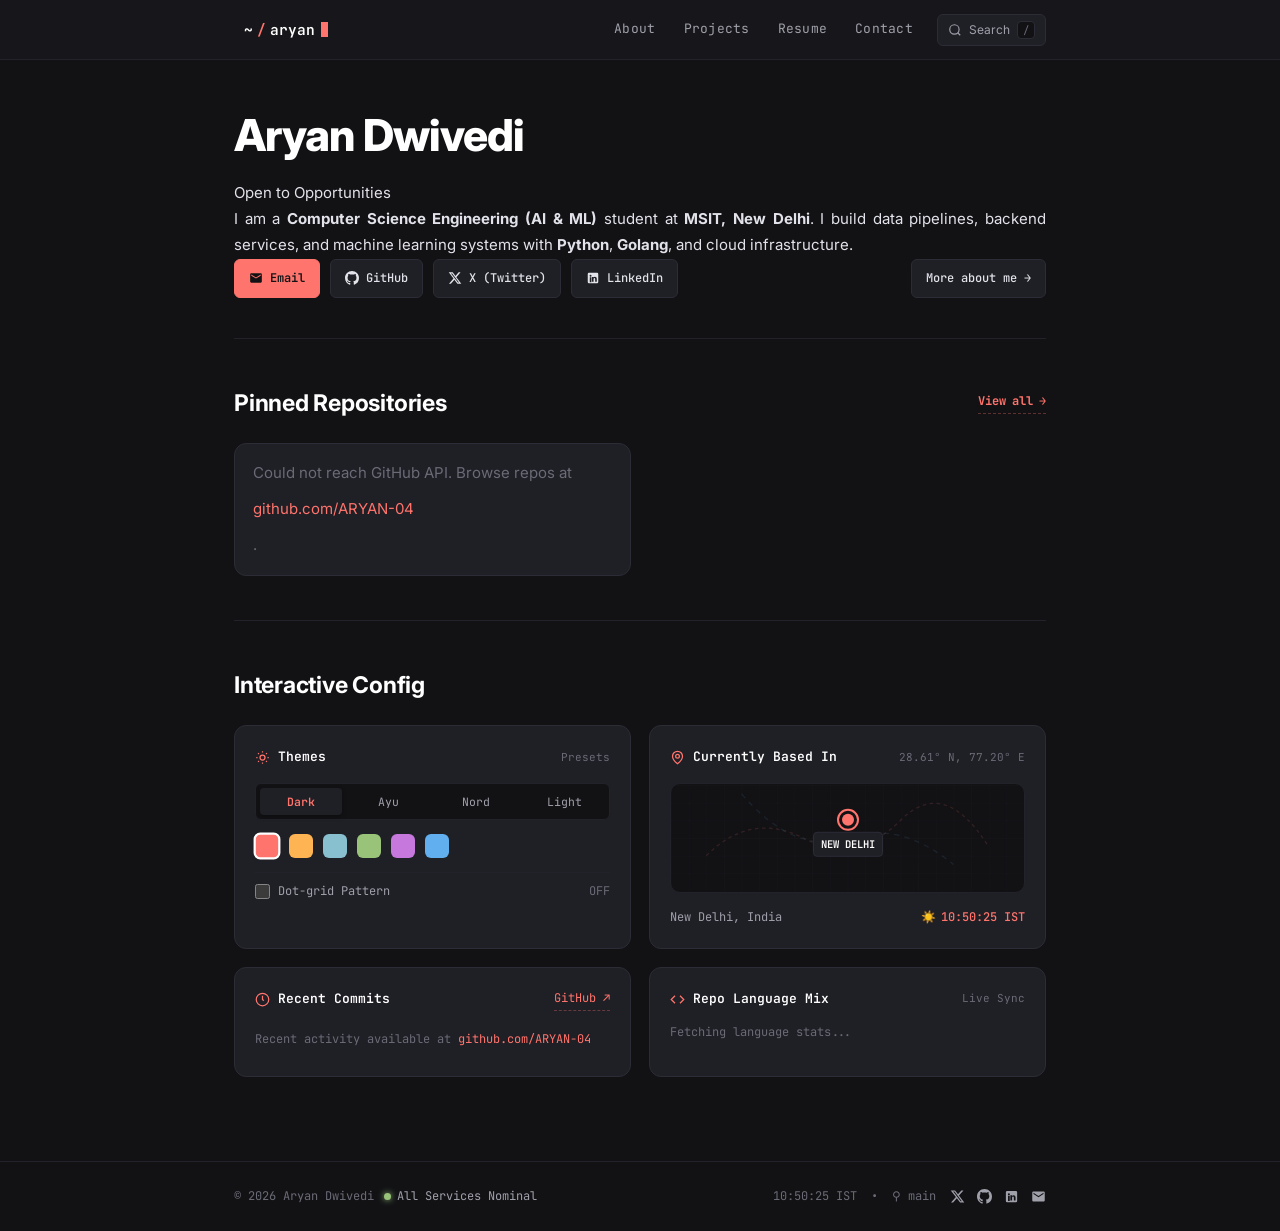
==== commit 20bd6d49: "fix(theme): disable dot-grid pattern by default Set default background to solid dark grey without do" ====
--- a/index.html
+++ b/index.html
@@ -60,7 +60,7 @@
 
   <link rel="stylesheet" href="style.css">
 </head>
-<body class="bg-effect-on">
+<body>
 
   <!-- Navigation -->
   <header class="top-nav">
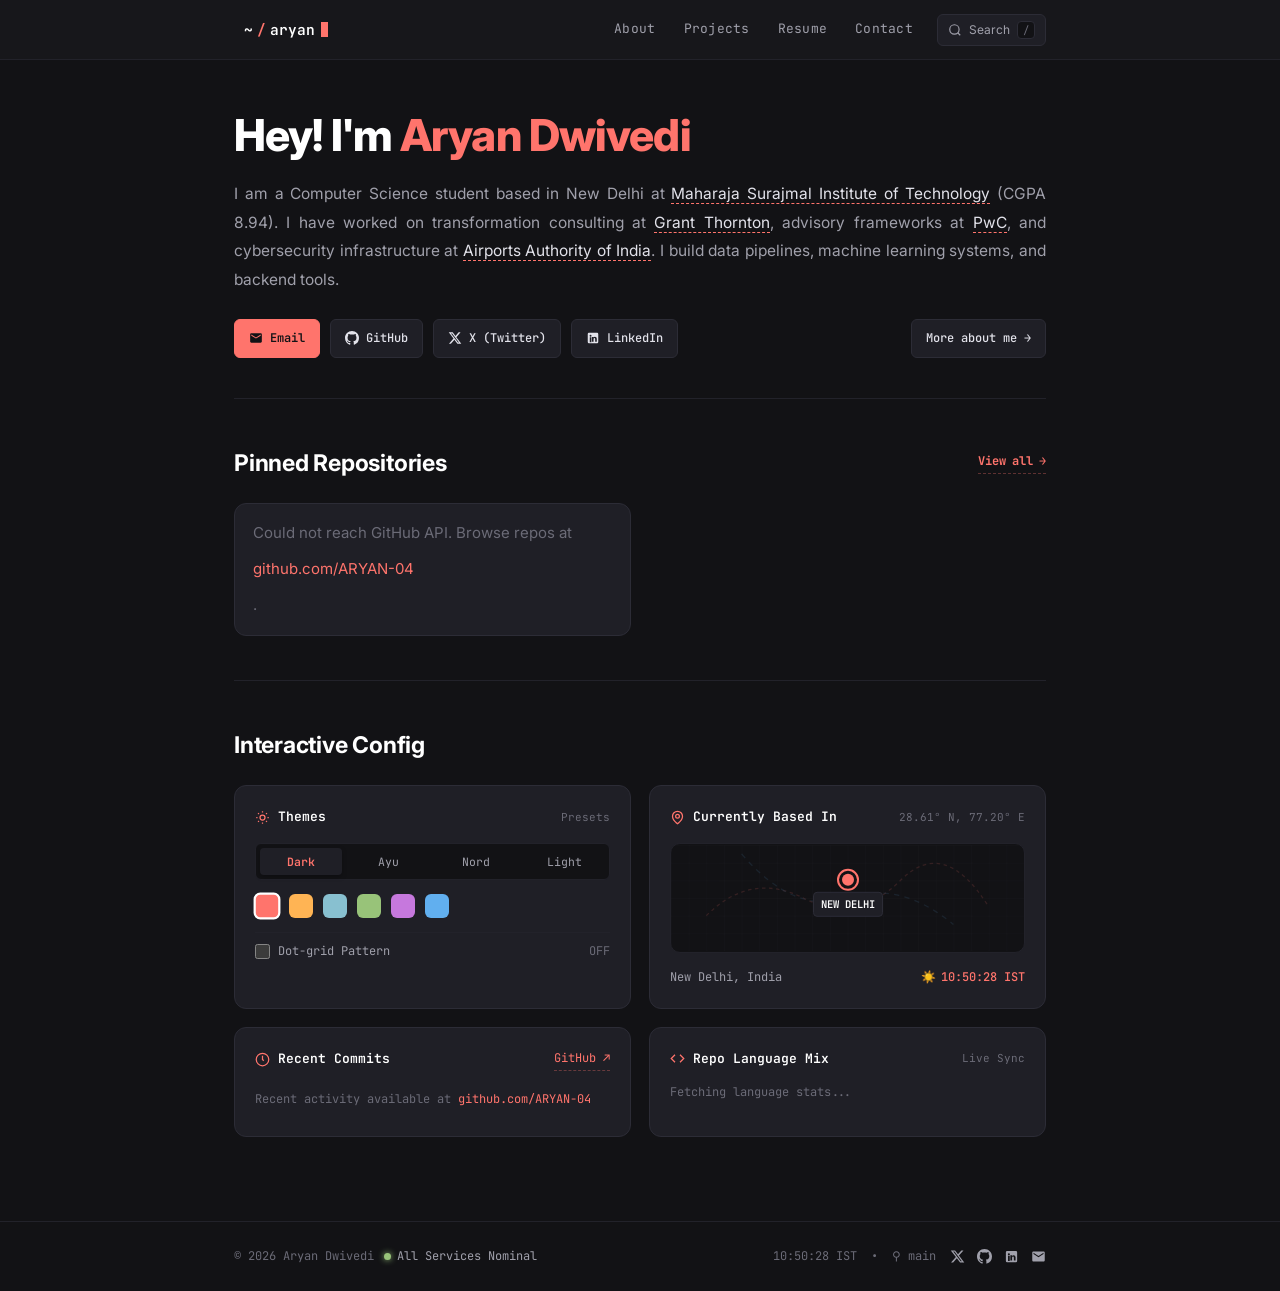
==== commit ca91ce4c: "feat(hero): restore detailed hero intro with location Restore the detailed hero paragraph highlighti" ====
--- a/index.html
+++ b/index.html
@@ -88,20 +88,10 @@
 
     <!-- Hero Section -->
     <section class="hero">
-      <div class="hero-top">
-        <h1 class="hero-title">Aryan Dwivedi</h1>
-        <p class="hero-status">
-          <span class="status-dot"></span>
-          <span>Open to Opportunities</span>
-        </p>
-      </div>
-
-      <div class="hero-bio">
-        <p>
-          I am a <strong>Computer Science Engineering (AI &amp; ML)</strong> student at <strong>MSIT, New Delhi</strong>.
-          I build data pipelines, backend services, and machine learning systems with <strong>Python</strong>, <strong>Golang</strong>, and cloud infrastructure.
-        </p>
-      </div>
+      <h1 class="hero-title">Hey! I'm <span class="accent">Aryan Dwivedi</span></h1>
+      <p class="hero-lead">
+        I am a Computer Science student based in New Delhi at <a href="https://msit.in" target="_blank" rel="noopener">Maharaja Surajmal Institute of Technology</a> (CGPA 8.94). I have worked on transformation consulting at <a href="https://www.grantthornton.in" target="_blank" rel="noopener">Grant Thornton</a>, advisory frameworks at <a href="https://www.pwc.in" target="_blank" rel="noopener">PwC</a>, and cybersecurity infrastructure at <a href="https://www.aai.aero" target="_blank" rel="noopener">Airports Authority of India</a>. I build data pipelines, machine learning systems, and backend tools.
+      </p>
 
       <div class="hero-actions">
         <a href="mailto:aryandwivedi208@gmail.com" class="btn primary">
